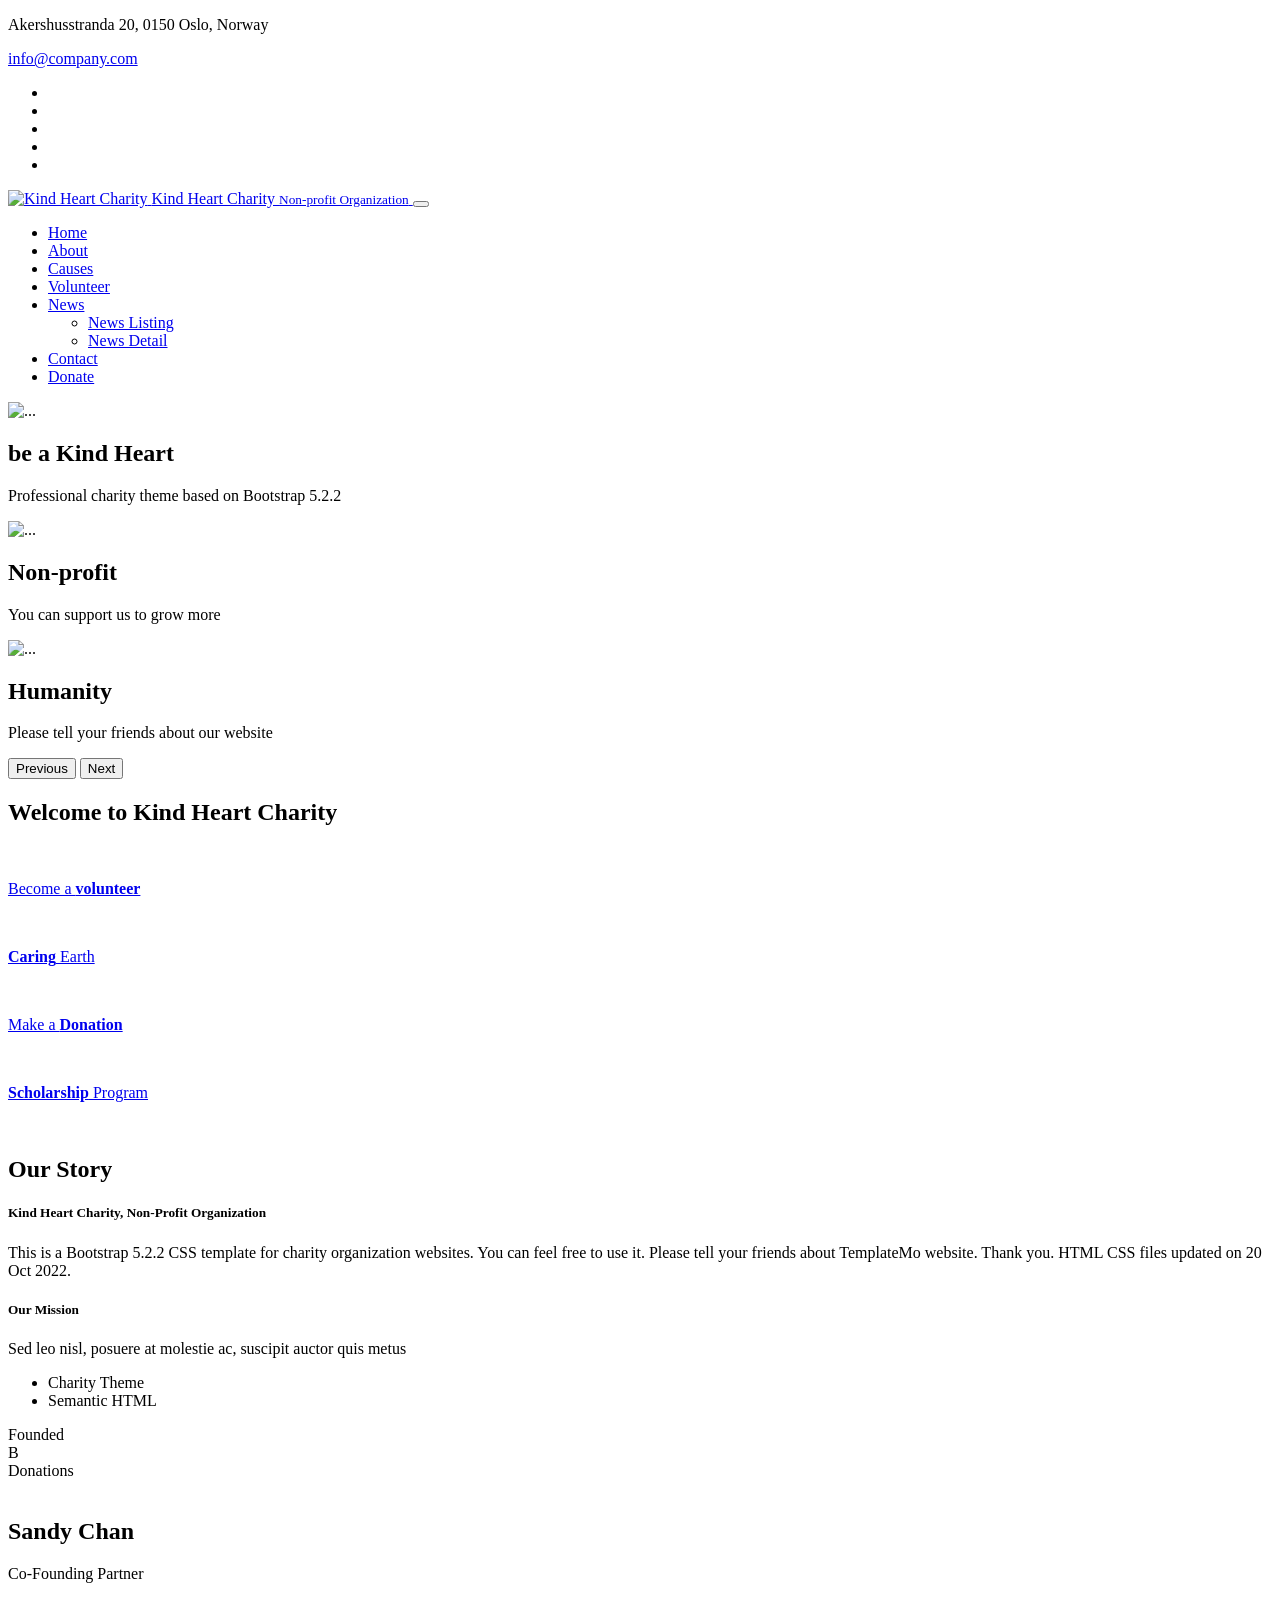
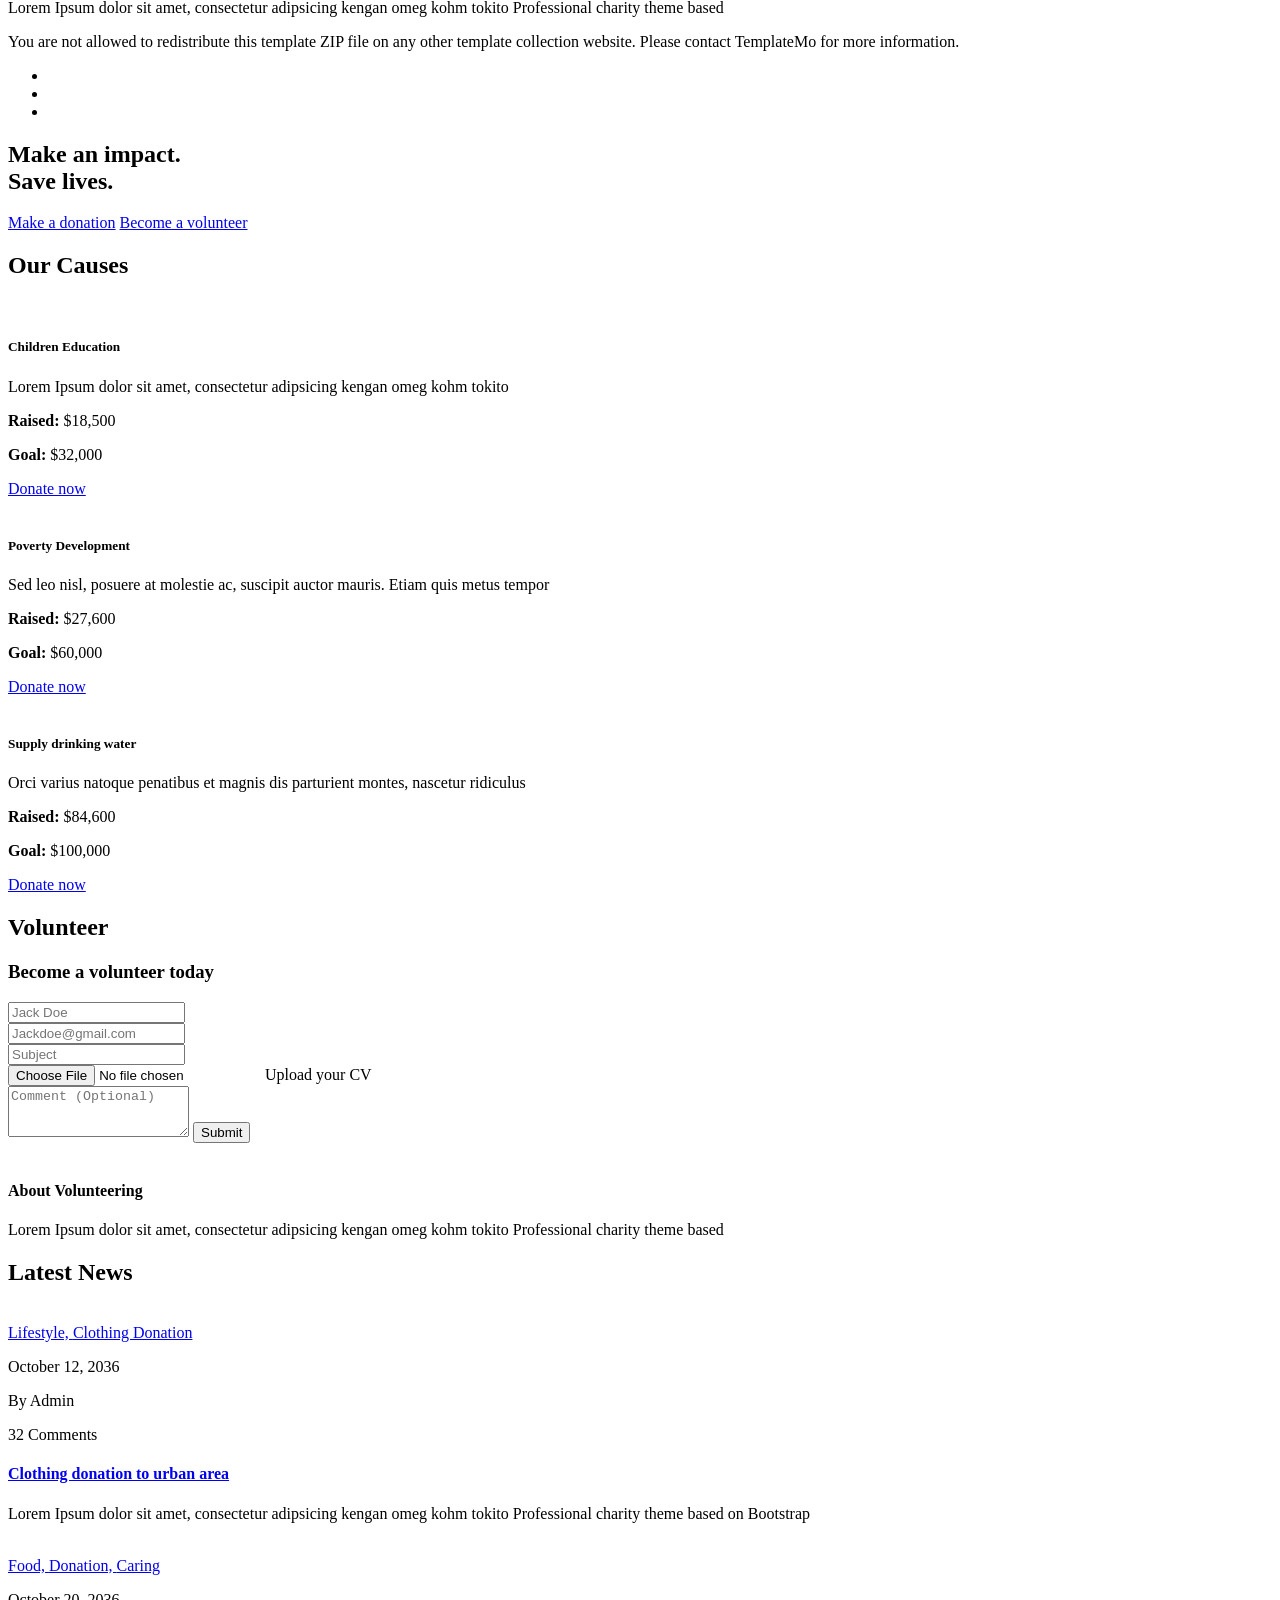
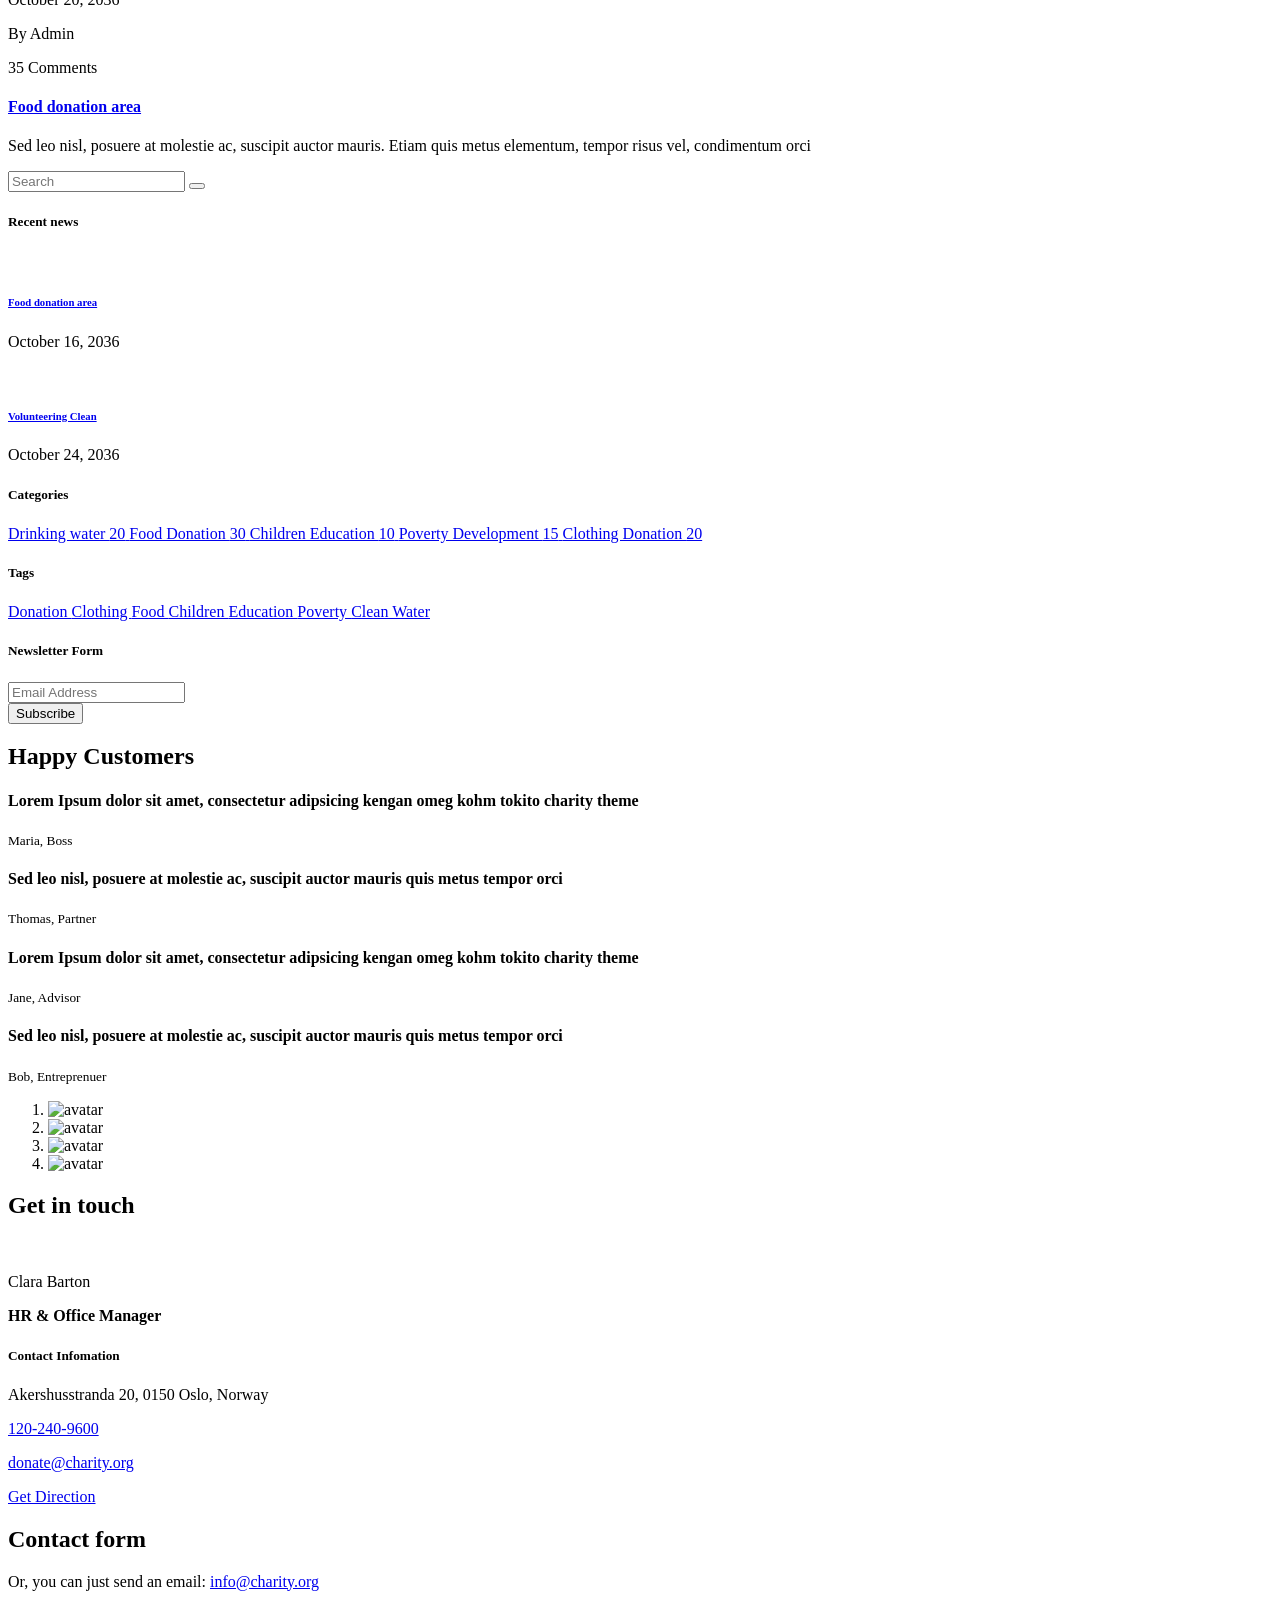
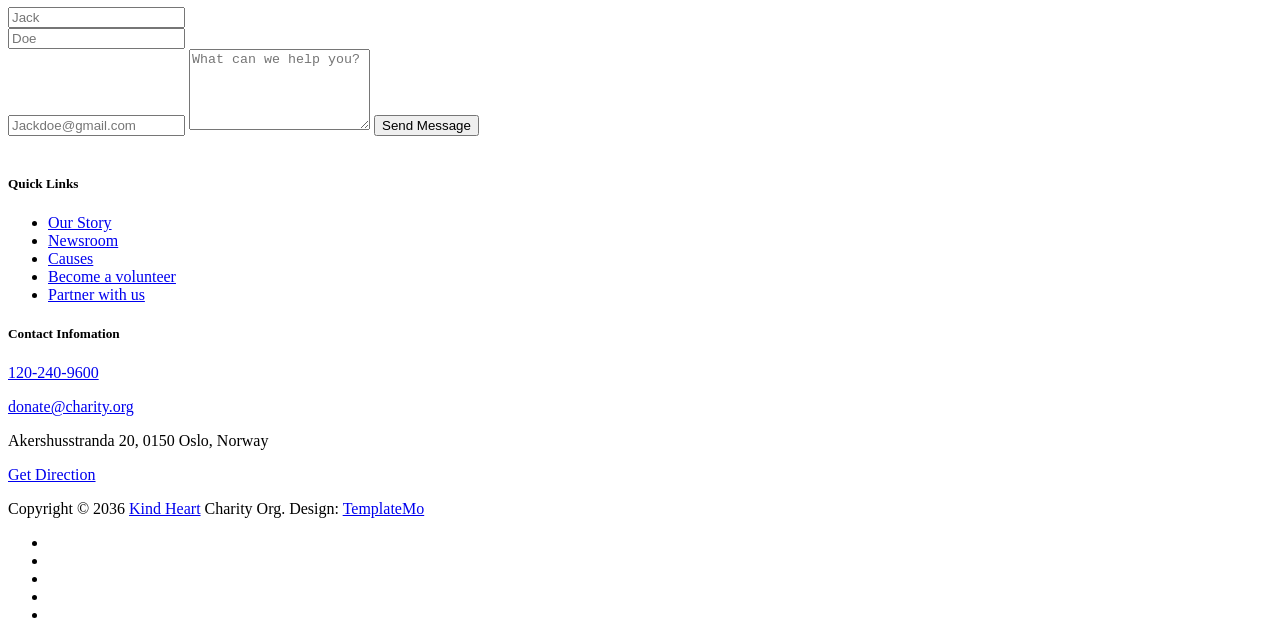
==== index.html @ 04ed8373 "Create index.html" ====
<!doctype html>
<html lang="en">
    <head>
        <meta charset="utf-8">
        <meta name="viewport" content="width=device-width, initial-scale=1">

        <meta name="description" content="">
        <meta name="author" content="">

        <title>Kind Heart Charity - Free Bootstrap 5.2.2 CSS Template</title>

        <!-- CSS FILES -->        
        <link href="css/bootstrap.min.css" rel="stylesheet">

        <link href="css/bootstrap-icons.css" rel="stylesheet">

        <link href="css/templatemo-kind-heart-charity.css" rel="stylesheet">
<!--

TemplateMo 581 Kind Heart Charity

https://templatemo.com/tm-581-kind-heart-charity

-->

    </head>
    
    <body id="section_1">

        <header class="site-header">
            <div class="container">
                <div class="row">
                    
                    <div class="col-lg-8 col-12 d-flex flex-wrap">
                        <p class="d-flex me-4 mb-0">
                            <i class="bi-geo-alt me-2"></i>
                            Akershusstranda 20, 0150 Oslo, Norway
                        </p>

                        <p class="d-flex mb-0">
                            <i class="bi-envelope me-2"></i>

                            <a href="mailto:info@company.com">
                                info@company.com
                            </a>
                        </p>
                    </div>

                    <div class="col-lg-3 col-12 ms-auto d-lg-block d-none">
                        <ul class="social-icon">
                            <li class="social-icon-item">
                                <a href="#" class="social-icon-link bi-twitter"></a>
                            </li>

                            <li class="social-icon-item">
                                <a href="#" class="social-icon-link bi-facebook"></a>
                            </li>

                            <li class="social-icon-item">
                                <a href="#" class="social-icon-link bi-instagram"></a>
                            </li>

                            <li class="social-icon-item">
                                <a href="#" class="social-icon-link bi-youtube"></a>
                            </li>

                            <li class="social-icon-item">
                                <a href="#" class="social-icon-link bi-whatsapp"></a>
                            </li>
                        </ul>
                    </div>

                </div>
            </div>
        </header>

        <nav class="navbar navbar-expand-lg bg-light shadow-lg">
            <div class="container">
                <a class="navbar-brand" href="index.html">
                    <img src="images/logo.png" class="logo img-fluid" alt="Kind Heart Charity">
                    <span>
                        Kind Heart Charity
                        <small>Non-profit Organization</small>
                    </span>
                </a>

                <button class="navbar-toggler" type="button" data-bs-toggle="collapse" data-bs-target="#navbarNav" aria-controls="navbarNav" aria-expanded="false" aria-label="Toggle navigation">
                    <span class="navbar-toggler-icon"></span>
                </button>

                <div class="collapse navbar-collapse" id="navbarNav">
                    <ul class="navbar-nav ms-auto">
                        <li class="nav-item">
                            <a class="nav-link click-scroll" href="#top">Home</a>
                        </li>

                        <li class="nav-item">
                            <a class="nav-link click-scroll" href="#section_2">About</a>
                        </li>

                        <li class="nav-item">
                            <a class="nav-link click-scroll" href="#section_3">Causes</a>
                        </li>

                        <li class="nav-item">
                            <a class="nav-link click-scroll" href="#section_4">Volunteer</a>
                        </li>

                        <li class="nav-item dropdown">
                            <a class="nav-link click-scroll dropdown-toggle" href="#section_5" id="navbarLightDropdownMenuLink" role="button" data-bs-toggle="dropdown" aria-expanded="false">News</a>

                            <ul class="dropdown-menu dropdown-menu-light" aria-labelledby="navbarLightDropdownMenuLink">
                                <li><a class="dropdown-item" href="news.html">News Listing</a></li>

                                <li><a class="dropdown-item" href="news-detail.html">News Detail</a></li>
                            </ul>
                        </li>

                        <li class="nav-item">
                            <a class="nav-link click-scroll" href="#section_6">Contact</a>
                        </li>

                        <li class="nav-item ms-3">
                            <a class="nav-link custom-btn custom-border-btn btn" href="donate.html">Donate</a>
                        </li>
                    </ul>
                </div>
            </div>
        </nav>

        <main>

            <section class="hero-section hero-section-full-height">
                <div class="container-fluid">
                    <div class="row">

                        <div class="col-lg-12 col-12 p-0">
                            <div id="hero-slide" class="carousel carousel-fade slide" data-bs-ride="carousel">
                                <div class="carousel-inner">
                                    <div class="carousel-item active">
                                        <img src="images/slide/volunteer-helping-with-donation-box.jpg" class="carousel-image img-fluid" alt="...">
                                        
                                        <div class="carousel-caption d-flex flex-column justify-content-end">
                                            <h1>be a Kind Heart</h1>
                                            
                                            <p>Professional charity theme based on Bootstrap 5.2.2</p>
                                        </div>
                                    </div>

                                    <div class="carousel-item">
                                        <img src="images/slide/volunteer-selecting-organizing-clothes-donations-charity.jpg" class="carousel-image img-fluid" alt="...">
                                        
                                        <div class="carousel-caption d-flex flex-column justify-content-end">
                                            <h1>Non-profit</h1>
                                            
                                            <p>You can support us to grow more</p>
                                        </div>
                                    </div>

                                    <div class="carousel-item">
                                        <img src="images/slide/medium-shot-people-collecting-donations.jpg" class="carousel-image img-fluid" alt="...">
                                        
                                        <div class="carousel-caption d-flex flex-column justify-content-end">
                                            <h1>Humanity</h1>
                                            
                                            <p>Please tell your friends about our website</p>
                                        </div>
                                    </div>
                                </div>

                                <button class="carousel-control-prev" type="button" data-bs-target="#hero-slide" data-bs-slide="prev">
                                    <span class="carousel-control-prev-icon" aria-hidden="true"></span>
                                    <span class="visually-hidden">Previous</span>
                                </button>

                                <button class="carousel-control-next" type="button" data-bs-target="#hero-slide" data-bs-slide="next">
                                    <span class="carousel-control-next-icon" aria-hidden="true"></span>
                                    <span class="visually-hidden">Next</span>
                                </button>
                            </div>
                        </div>

                    </div>
                </div>
            </section>


            <section class="section-padding">
                <div class="container">
                    <div class="row">

                        <div class="col-lg-10 col-12 text-center mx-auto">
                            <h2 class="mb-5">Welcome to Kind Heart Charity</h2>
                        </div>

                        <div class="col-lg-3 col-md-6 col-12 mb-4 mb-lg-0">
                            <div class="featured-block d-flex justify-content-center align-items-center">
                                <a href="donate.html" class="d-block">
                                    <img src="images/icons/hands.png" class="featured-block-image img-fluid" alt="">

                                    <p class="featured-block-text">Become a <strong>volunteer</strong></p>
                                </a>
                            </div>
                        </div>

                        <div class="col-lg-3 col-md-6 col-12 mb-4 mb-lg-0 mb-md-4">
                            <div class="featured-block d-flex justify-content-center align-items-center">
                                <a href="donate.html" class="d-block">
                                    <img src="images/icons/heart.png" class="featured-block-image img-fluid" alt="">

                                    <p class="featured-block-text"><strong>Caring</strong> Earth</p>
                                </a>
                            </div>
                        </div>

                        <div class="col-lg-3 col-md-6 col-12 mb-4 mb-lg-0 mb-md-4">
                            <div class="featured-block d-flex justify-content-center align-items-center">
                                <a href="donate.html" class="d-block">
                                    <img src="images/icons/receive.png" class="featured-block-image img-fluid" alt="">

                                    <p class="featured-block-text">Make a <strong>Donation</strong></p>
                                </a>
                            </div>
                        </div>

                        <div class="col-lg-3 col-md-6 col-12 mb-4 mb-lg-0">
                            <div class="featured-block d-flex justify-content-center align-items-center">
                                <a href="donate.html" class="d-block">
                                    <img src="images/icons/scholarship.png" class="featured-block-image img-fluid" alt="">

                                    <p class="featured-block-text"><strong>Scholarship</strong> Program</p>
                                </a>
                            </div>
                        </div>

                    </div>
                </div>
            </section>

            <section class="section-padding section-bg" id="section_2">
                <div class="container">
                    <div class="row">

                        <div class="col-lg-6 col-12 mb-5 mb-lg-0">
                            <img src="images/group-people-volunteering-foodbank-poor-people.jpg" class="custom-text-box-image img-fluid" alt="">
                        </div>

                        <div class="col-lg-6 col-12">
                            <div class="custom-text-box">
                                <h2 class="mb-2">Our Story</h2>

                                <h5 class="mb-3">Kind Heart Charity, Non-Profit Organization</h5>

                                <p class="mb-0">This is a Bootstrap 5.2.2 CSS template for charity organization websites. You can feel free to use it. Please tell your friends about TemplateMo website. Thank you. HTML CSS files updated on 20 Oct 2022.</p>
                            </div>
                            
                            <div class="row">
                                <div class="col-lg-6 col-md-6 col-12">
                                    <div class="custom-text-box mb-lg-0">
                                        <h5 class="mb-3">Our Mission</h5>

                                        <p>Sed leo nisl, posuere at molestie ac, suscipit auctor quis metus</p>

                                        <ul class="custom-list mt-2">
                                            <li class="custom-list-item d-flex">
                                                <i class="bi-check custom-text-box-icon me-2"></i>
                                                Charity Theme
                                            </li>

                                            <li class="custom-list-item d-flex">
                                                <i class="bi-check custom-text-box-icon me-2"></i>
                                                Semantic HTML
                                            </li>
                                        </ul>
                                    </div>
                                </div>

                                <div class="col-lg-6 col-md-6 col-12">
                                    <div class="custom-text-box d-flex flex-wrap d-lg-block mb-lg-0">
                                        <div class="counter-thumb"> 
                                            <div class="d-flex">
                                                <span class="counter-number" data-from="1" data-to="2009" data-speed="1000"></span>
                                                <span class="counter-number-text"></span>
                                            </div>

                                            <span class="counter-text">Founded</span>
                                        </div> 

                                        <div class="counter-thumb mt-4"> 
                                            <div class="d-flex">
                                                <span class="counter-number" data-from="1" data-to="120" data-speed="1000"></span>
                                                <span class="counter-number-text">B</span>
                                            </div>

                                            <span class="counter-text">Donations</span>
                                        </div> 
                                    </div>
                                </div>
                            </div>
                        </div>

                    </div>
                </div>
            </section>


            <section class="about-section section-padding">
                <div class="container">
                    <div class="row">

                        <div class="col-lg-6 col-md-5 col-12">
                            <img src="images/portrait-volunteer-who-organized-donations-charity.jpg" class="about-image ms-lg-auto bg-light shadow-lg img-fluid" alt="">
                        </div>

                        <div class="col-lg-5 col-md-7 col-12">
                            <div class="custom-text-block">
                                <h2 class="mb-0">Sandy Chan</h2>

                                <p class="text-muted mb-lg-4 mb-md-4">Co-Founding Partner</p>

                                <p>Lorem Ipsum dolor sit amet, consectetur adipsicing kengan omeg kohm tokito Professional charity theme based</p>

                                <p>You are not allowed to redistribute this template ZIP file on any other template collection website. Please contact TemplateMo for more information.</p>

                                <ul class="social-icon mt-4">
                                    <li class="social-icon-item">
                                        <a href="#" class="social-icon-link bi-twitter"></a>
                                    </li>

                                    <li class="social-icon-item">
                                        <a href="#" class="social-icon-link bi-facebook"></a>
                                    </li>

                                    <li class="social-icon-item">
                                        <a href="#" class="social-icon-link bi-instagram"></a>
                                    </li>
                                </ul>
                            </div>
                        </div>

                    </div>
                </div>
            </section>

            <section class="cta-section section-padding section-bg">
                <div class="container">
                    <div class="row justify-content-center align-items-center">

                        <div class="col-lg-5 col-12 ms-auto">
                            <h2 class="mb-0">Make an impact. <br> Save lives.</h2>
                        </div>

                        <div class="col-lg-5 col-12">
                            <a href="#" class="me-4">Make a donation</a>

                            <a href="#section_4" class="custom-btn btn smoothscroll">Become a volunteer</a>
                        </div>

                    </div>
                </div>
            </section>


            <section class="section-padding" id="section_3">
                <div class="container">
                    <div class="row">

                        <div class="col-lg-12 col-12 text-center mb-4">
                            <h2>Our Causes</h2>
                        </div>

                        <div class="col-lg-4 col-md-6 col-12 mb-4 mb-lg-0">
                            <div class="custom-block-wrap">
                                <img src="images/causes/group-african-kids-paying-attention-class.jpg" class="custom-block-image img-fluid" alt="">

                                <div class="custom-block">
                                    <div class="custom-block-body">
                                        <h5 class="mb-3">Children Education</h5>

                                        <p>Lorem Ipsum dolor sit amet, consectetur adipsicing kengan omeg kohm tokito</p>

                                        <div class="progress mt-4">
                                            <div class="progress-bar w-75" role="progressbar" aria-valuenow="75" aria-valuemin="0" aria-valuemax="100"></div>
                                        </div>

                                        <div class="d-flex align-items-center my-2">
                                            <p class="mb-0">
                                                <strong>Raised:</strong>
                                                $18,500
                                            </p>

                                            <p class="ms-auto mb-0">
                                                <strong>Goal:</strong>
                                                $32,000
                                            </p>
                                        </div>
                                    </div>

                                    <a href="donate.html" class="custom-btn btn">Donate now</a>
                                </div>
                            </div>
                        </div>

                        <div class="col-lg-4 col-md-6 col-12 mb-4 mb-lg-0">
                            <div class="custom-block-wrap">
                                <img src="images/causes/poor-child-landfill-looks-forward-with-hope.jpg" class="custom-block-image img-fluid" alt="">

                                <div class="custom-block">
                                    <div class="custom-block-body">
                                        <h5 class="mb-3">Poverty Development</h5>

                                        <p>Sed leo nisl, posuere at molestie ac, suscipit auctor mauris. Etiam quis metus tempor</p>

                                        <div class="progress mt-4">
                                            <div class="progress-bar w-50" role="progressbar" aria-valuenow="50" aria-valuemin="0" aria-valuemax="100"></div>
                                        </div>

                                        <div class="d-flex align-items-center my-2">
                                            <p class="mb-0">
                                                <strong>Raised:</strong>
                                                $27,600
                                            </p>

                                            <p class="ms-auto mb-0">
                                                <strong>Goal:</strong>
                                                $60,000
                                            </p>
                                        </div>
                                    </div>

                                    <a href="donate.html" class="custom-btn btn">Donate now</a>
                                </div>
                            </div>
                        </div>

                        <div class="col-lg-4 col-md-6 col-12">
                            <div class="custom-block-wrap">
                                <img src="images/causes/african-woman-pouring-water-recipient-outdoors.jpg" class="custom-block-image img-fluid" alt="">

                                <div class="custom-block">
                                    <div class="custom-block-body">
                                        <h5 class="mb-3">Supply drinking water</h5>

                                        <p>Orci varius natoque penatibus et magnis dis parturient montes, nascetur ridiculus</p>

                                        <div class="progress mt-4">
                                            <div class="progress-bar w-100" role="progressbar" aria-valuenow="100" aria-valuemin="0" aria-valuemax="100"></div>
                                        </div>

                                        <div class="d-flex align-items-center my-2">
                                            <p class="mb-0">
                                                <strong>Raised:</strong>
                                                $84,600
                                            </p>

                                            <p class="ms-auto mb-0">
                                                <strong>Goal:</strong>
                                                $100,000
                                            </p>
                                        </div>
                                    </div>

                                    <a href="donate.html" class="custom-btn btn">Donate now</a>
                                </div>
                            </div>
                        </div>

                    </div>
                </div>
            </section>

            <section class="volunteer-section section-padding" id="section_4">
                <div class="container">
                    <div class="row">

                        <div class="col-lg-6 col-12">
                            <h2 class="text-white mb-4">Volunteer</h2>

                            <form class="custom-form volunteer-form mb-5 mb-lg-0" action="#" method="post" role="form">
                                <h3 class="mb-4">Become a volunteer today</h3>

                                <div class="row">
                                    <div class="col-lg-6 col-12">
                                        <input type="text" name="volunteer-name" id="volunteer-name" class="form-control" placeholder="Jack Doe" required>
                                    </div>

                                    <div class="col-lg-6 col-12">    
                                        <input type="email" name="volunteer-email" id="volunteer-email" pattern="[^ @]*@[^ @]*" class="form-control" placeholder="Jackdoe@gmail.com" required>
                                    </div>

                                    <div class="col-lg-6 col-12">
                                        <input type="text" name="volunteer-subject" id="volunteer-subject" class="form-control" placeholder="Subject" required>
                                    </div>

                                    <div class="col-lg-6 col-12">
                                        <div class="input-group input-group-file">
                                            <input type="file" class="form-control" id="inputGroupFile02">
                                            
                                            <label class="input-group-text" for="inputGroupFile02">Upload your CV</label>

                                            <i class="bi-cloud-arrow-up ms-auto"></i>
                                        </div>
                                    </div>
                                </div>

                                <textarea name="volunteer-message" rows="3" class="form-control" id="volunteer-message" placeholder="Comment (Optional)"></textarea>

                                <button type="submit" class="form-control">Submit</button>
                            </form>
                        </div>

                        <div class="col-lg-6 col-12">
                            <img src="images/smiling-casual-woman-dressed-volunteer-t-shirt-with-badge.jpg" class="volunteer-image img-fluid" alt="">

                            <div class="custom-block-body text-center">
                                <h4 class="text-white mt-lg-3 mb-lg-3">About Volunteering</h4>

                                <p class="text-white">Lorem Ipsum dolor sit amet, consectetur adipsicing kengan omeg kohm tokito Professional charity theme based</p>
                            </div>
                        </div>

                    </div>
                </div>
            </section>

            <section class="news-section section-padding" id="section_5">
                <div class="container">
                    <div class="row">

                        <div class="col-lg-12 col-12 mb-5">
                            <h2>Latest News</h2>
                        </div>

                        <div class="col-lg-7 col-12">
                            <div class="news-block">
                                <div class="news-block-top">
                                    <a href="news-detail.html">
                                        <img src="images/news/medium-shot-volunteers-with-clothing-donations.jpg" class="news-image img-fluid" alt="">
                                    </a>

                                    <div class="news-category-block">
                                        <a href="#" class="category-block-link">
                                            Lifestyle,
                                        </a>

                                        <a href="#" class="category-block-link">
                                            Clothing Donation
                                        </a>
                                    </div>
                                </div>

                                <div class="news-block-info">
                                    <div class="d-flex mt-2">
                                        <div class="news-block-date">
                                            <p>
                                                <i class="bi-calendar4 custom-icon me-1"></i>
                                                October 12, 2036
                                            </p>
                                        </div>

                                        <div class="news-block-author mx-5">
                                            <p>
                                                <i class="bi-person custom-icon me-1"></i>
                                                By Admin
                                            </p>
                                        </div>

                                        <div class="news-block-comment">
                                            <p>
                                                <i class="bi-chat-left custom-icon me-1"></i>
                                                32 Comments
                                            </p>
                                        </div>
                                    </div>

                                    <div class="news-block-title mb-2">
                                        <h4><a href="news-detail.html" class="news-block-title-link">Clothing donation to urban area</a></h4>
                                    </div>

                                    <div class="news-block-body">
                                        <p>Lorem Ipsum dolor sit amet, consectetur adipsicing kengan omeg kohm tokito Professional charity theme based on Bootstrap</p>
                                    </div>
                                </div>
                            </div>

                            <div class="news-block mt-3">
                                <div class="news-block-top">
                                    <a href="news-detail.html">
                                        <img src="images/news/medium-shot-people-collecting-foodstuff.jpg" class="news-image img-fluid" alt="">
                                    </a>

                                    <div class="news-category-block">
                                        <a href="#" class="category-block-link">
                                            Food,
                                        </a>

                                        <a href="#" class="category-block-link">
                                            Donation,
                                        </a>

                                        <a href="#" class="category-block-link">
                                            Caring
                                        </a>
                                    </div>
                                </div>

                                <div class="news-block-info">
                                    <div class="d-flex mt-2">
                                        <div class="news-block-date">
                                            <p>
                                                <i class="bi-calendar4 custom-icon me-1"></i>
                                                October 20, 2036
                                            </p>
                                        </div>

                                        <div class="news-block-author mx-5">
                                            <p>
                                                <i class="bi-person custom-icon me-1"></i>
                                                By Admin
                                            </p>
                                        </div>

                                        <div class="news-block-comment">
                                            <p>
                                                <i class="bi-chat-left custom-icon me-1"></i>
                                                35 Comments
                                            </p>
                                        </div>
                                    </div>

                                    <div class="news-block-title mb-2">
                                        <h4><a href="news-detail.html" class="news-block-title-link">Food donation area</a></h4>
                                    </div>

                                    <div class="news-block-body">
                                        <p>Sed leo nisl, posuere at molestie ac, suscipit auctor mauris. Etiam quis metus elementum, tempor risus vel, condimentum orci</p>
                                    </div>
                                </div>
                            </div>
                        </div>

                        <div class="col-lg-4 col-12 mx-auto">
                            <form class="custom-form search-form" action="#" method="get" role="form">
                                <input name="search" type="search" class="form-control" id="search" placeholder="Search" aria-label="Search">

                                <button type="submit" class="form-control">
                                    <i class="bi-search"></i>
                                </button>
                            </form>

                            <h5 class="mt-5 mb-3">Recent news</h5>

                            <div class="news-block news-block-two-col d-flex mt-4">
                                <div class="news-block-two-col-image-wrap">
                                    <a href="news-detail.html">
                                        <img src="images/news/africa-humanitarian-aid-doctor.jpg" class="news-image img-fluid" alt="">
                                    </a>
                                </div>

                                <div class="news-block-two-col-info">
                                    <div class="news-block-title mb-2">
                                        <h6><a href="news-detail.html" class="news-block-title-link">Food donation area</a></h6>
                                    </div>

                                    <div class="news-block-date">
                                        <p>
                                            <i class="bi-calendar4 custom-icon me-1"></i>
                                            October 16, 2036
                                        </p>
                                    </div>
                                </div>
                            </div>

                            <div class="news-block news-block-two-col d-flex mt-4">
                                <div class="news-block-two-col-image-wrap">
                                    <a href="news-detail.html">
                                        <img src="images/news/close-up-happy-people-working-together.jpg" class="news-image img-fluid" alt="">
                                    </a>
                                </div>

                                <div class="news-block-two-col-info">
                                    <div class="news-block-title mb-2">
                                        <h6><a href="news-detail.html" class="news-block-title-link">Volunteering Clean</a></h6>
                                    </div>

                                    <div class="news-block-date">
                                        <p>
                                            <i class="bi-calendar4 custom-icon me-1"></i>
                                            October 24, 2036
                                        </p>
                                    </div>
                                </div>
                            </div>

                            <div class="category-block d-flex flex-column">
                                <h5 class="mb-3">Categories</h5>

                                <a href="#" class="category-block-link">
                                    Drinking water
                                    <span class="badge">20</span>
                                </a>

                                <a href="#" class="category-block-link">
                                    Food Donation
                                    <span class="badge">30</span>
                                </a>

                                <a href="#" class="category-block-link">
                                    Children Education
                                    <span class="badge">10</span>
                                </a>

                                <a href="#" class="category-block-link">
                                    Poverty Development
                                    <span class="badge">15</span>
                                </a>

                                <a href="#" class="category-block-link">
                                    Clothing Donation
                                    <span class="badge">20</span>
                                </a>
                            </div>

                            <div class="tags-block">
                                <h5 class="mb-3">Tags</h5>

                                <a href="#" class="tags-block-link">
                                    Donation
                                </a>

                                <a href="#" class="tags-block-link">
                                    Clothing
                                </a>

                                <a href="#" class="tags-block-link">
                                    Food
                                </a>

                                <a href="#" class="tags-block-link">
                                    Children
                                </a>

                                <a href="#" class="tags-block-link">
                                    Education
                                </a>

                                <a href="#" class="tags-block-link">
                                    Poverty
                                </a>

                                <a href="#" class="tags-block-link">
                                    Clean Water
                                </a>
                            </div>

                            <form class="custom-form subscribe-form" action="#" method="get" role="form">
                                <h5 class="mb-4">Newsletter Form</h5>

                                <input type="email" name="subscribe-email" id="subscribe-email" pattern="[^ @]*@[^ @]*" class="form-control" placeholder="Email Address" required>

                                <div class="col-lg-12 col-12">
                                    <button type="submit" class="form-control">Subscribe</button>
                                </div>
                            </form>
                        </div>

                    </div>
                </div>
            </section>


            <section class="testimonial-section section-padding section-bg">
                <div class="container">
                    <div class="row">

                        <div class="col-lg-8 col-12 mx-auto">
                            <h2 class="mb-lg-3">Happy Customers</h2>
                            
                                <div id="testimonial-carousel" class="carousel carousel-fade slide" data-bs-ride="carousel">

                                    <div class="carousel-inner">
                                        <div class="carousel-item active">
                                           <div class="carousel-caption">
                                                <h4 class="carousel-title">Lorem Ipsum dolor sit amet, consectetur adipsicing kengan omeg kohm tokito charity theme</h4>

                                                <small class="carousel-name"><span class="carousel-name-title">Maria</span>, Boss</small>
                                           </div>
                                        </div>

                                        <div class="carousel-item">
                                            <div class="carousel-caption">
                                                <h4 class="carousel-title">Sed leo nisl, posuere at molestie ac, suscipit auctor mauris quis metus tempor orci</h4>

                                                <small class="carousel-name"><span class="carousel-name-title">Thomas</span>, Partner</small>
                                            </div>
                                        </div>

                                        <div class="carousel-item">
                                            <div class="carousel-caption">
                                                <h4 class="carousel-title">Lorem Ipsum dolor sit amet, consectetur adipsicing kengan omeg kohm tokito charity theme</h4>

                                                <small class="carousel-name"><span class="carousel-name-title">Jane</span>, Advisor</small>
                                            </div>
                                        </div>

                                        <div class="carousel-item">
                                            <div class="carousel-caption">
                                                <h4 class="carousel-title">Sed leo nisl, posuere at molestie ac, suscipit auctor mauris quis metus tempor orci</h4>

                                                <small class="carousel-name"><span class="carousel-name-title">Bob</span>, Entreprenuer</small>
                                           </div>
                                        </div>

                                          <ol class="carousel-indicators">
                                               <li data-bs-target="#testimonial-carousel" data-bs-slide-to="0" class="active">
                                                    <img src="images/avatar/portrait-beautiful-young-woman-standing-grey-wall.jpg" class="img-fluid rounded-circle avatar-image" alt="avatar">
                                               </li>

                                               <li data-bs-target="#testimonial-carousel" data-bs-slide-to="1" class="">
                                                    <img src="images/avatar/portrait-young-redhead-bearded-male.jpg" class="img-fluid rounded-circle avatar-image" alt="avatar">
                                               </li>

                                               <li data-bs-target="#testimonial-carousel" data-bs-slide-to="2" class="">
                                                    <img src="images/avatar/pretty-blonde-woman-wearing-white-t-shirt.jpg" class="img-fluid rounded-circle avatar-image" alt="avatar">
                                               </li>

                                               <li data-bs-target="#testimonial-carousel" data-bs-slide-to="3" class="">
                                                    <img src="images/avatar/studio-portrait-emotional-happy-funny.jpg" class="img-fluid rounded-circle avatar-image" alt="avatar">
                                               </li>
                                          </ol>

                                 </div>
                            </div>
                        </div>

                    </div>
                </div>
            </section>


            <section class="contact-section section-padding" id="section_6">
                <div class="container">
                    <div class="row">

                        <div class="col-lg-4 col-12 ms-auto mb-5 mb-lg-0">
                            <div class="contact-info-wrap">
                                <h2>Get in touch</h2>

                                <div class="contact-image-wrap d-flex flex-wrap">
                                    <img src="images/avatar/pretty-blonde-woman-wearing-white-t-shirt.jpg" class="img-fluid avatar-image" alt="">

                                    <div class="d-flex flex-column justify-content-center ms-3">
                                        <p class="mb-0">Clara Barton</p>
                                        <p class="mb-0"><strong>HR & Office Manager</strong></p>
                                    </div>
                                </div>

                                <div class="contact-info">
                                    <h5 class="mb-3">Contact Infomation</h5>

                                    <p class="d-flex mb-2">
                                        <i class="bi-geo-alt me-2"></i>
                                        Akershusstranda 20, 0150 Oslo, Norway
                                    </p>

                                    <p class="d-flex mb-2">
                                        <i class="bi-telephone me-2"></i>

                                        <a href="tel: 120-240-9600">
                                            120-240-9600
                                        </a>
                                    </p>

                                    <p class="d-flex">
                                        <i class="bi-envelope me-2"></i>

                                        <a href="mailto:info@yourgmail.com">
                                            donate@charity.org
                                        </a>
                                    </p>

                                    <a href="#" class="custom-btn btn mt-3">Get Direction</a>
                                </div>
                            </div>
                        </div>

                        <div class="col-lg-5 col-12 mx-auto">
                            <form class="custom-form contact-form" action="#" method="post" role="form">
                                <h2>Contact form</h2>

                                <p class="mb-4">Or, you can just send an email:
                                    <a href="#">info@charity.org</a>
                                </p>
                                <div class="row">
                                    <div class="col-lg-6 col-md-6 col-12">
                                        <input type="text" name="first-name" id="first-name" class="form-control" placeholder="Jack" required>
                                    </div>

                                    <div class="col-lg-6 col-md-6 col-12">
                                        <input type="text" name="last-name" id="last-name" class="form-control" placeholder="Doe" required>
                                    </div>
                                </div>

                                <input type="email" name="email" id="email" pattern="[^ @]*@[^ @]*" class="form-control" placeholder="Jackdoe@gmail.com" required>

                                <textarea name="message" rows="5" class="form-control" id="message" placeholder="What can we help you?"></textarea>

                                <button type="submit" class="form-control">Send Message</button>
                            </form>
                        </div>

                    </div>
                </div>
            </section>
        </main>

        <footer class="site-footer">
            <div class="container">
                <div class="row">
                    <div class="col-lg-3 col-12 mb-4">
                        <img src="images/logo.png" class="logo img-fluid" alt="">
                    </div>

                    <div class="col-lg-4 col-md-6 col-12 mb-4">
                        <h5 class="site-footer-title mb-3">Quick Links</h5>

                        <ul class="footer-menu">
                            <li class="footer-menu-item"><a href="#" class="footer-menu-link">Our Story</a></li>

                            <li class="footer-menu-item"><a href="#" class="footer-menu-link">Newsroom</a></li>

                            <li class="footer-menu-item"><a href="#" class="footer-menu-link">Causes</a></li>

                            <li class="footer-menu-item"><a href="#" class="footer-menu-link">Become a volunteer</a></li>

                            <li class="footer-menu-item"><a href="#" class="footer-menu-link">Partner with us</a></li>
                        </ul>
                    </div>

                    <div class="col-lg-4 col-md-6 col-12 mx-auto">
                        <h5 class="site-footer-title mb-3">Contact Infomation</h5>

                        <p class="text-white d-flex mb-2">
                            <i class="bi-telephone me-2"></i>

                            <a href="tel: 120-240-9600" class="site-footer-link">
                                120-240-9600
                            </a>
                        </p>

                        <p class="text-white d-flex">
                            <i class="bi-envelope me-2"></i>

                            <a href="mailto:info@yourgmail.com" class="site-footer-link">
                                donate@charity.org
                            </a>
                        </p>

                        <p class="text-white d-flex mt-3">
                            <i class="bi-geo-alt me-2"></i>
                            Akershusstranda 20, 0150 Oslo, Norway
                        </p>

                        <a href="#" class="custom-btn btn mt-3">Get Direction</a>
                    </div>
                </div>
            </div>

            <div class="site-footer-bottom">
                <div class="container">
                    <div class="row">

                        <div class="col-lg-6 col-md-7 col-12">
                            <p class="copyright-text mb-0">Copyright © 2036 <a href="#">Kind Heart</a> Charity Org.
                        	Design: <a href="https://templatemo.com" target="_blank">TemplateMo</a></p>
                        </div>
                        
                        <div class="col-lg-6 col-md-5 col-12 d-flex justify-content-center align-items-center mx-auto">
                            <ul class="social-icon">
                                <li class="social-icon-item">
                                    <a href="#" class="social-icon-link bi-twitter"></a>
                                </li>

                                <li class="social-icon-item">
                                    <a href="#" class="social-icon-link bi-facebook"></a>
                                </li>

                                <li class="social-icon-item">
                                    <a href="#" class="social-icon-link bi-instagram"></a>
                                </li>

                                <li class="social-icon-item">
                                    <a href="#" class="social-icon-link bi-linkedin"></a>
                                </li>

                                <li class="social-icon-item">
                                    <a href="https://youtube.com/templatemo" class="social-icon-link bi-youtube"></a>
                                </li>
                            </ul>
                        </div>
                        
                    </div>
                </div>
            </div>
        </footer>

        <!-- JAVASCRIPT FILES -->
        <script src="js/jquery.min.js"></script>
        <script src="js/bootstrap.min.js"></script>
        <script src="js/jquery.sticky.js"></script>
        <script src="js/click-scroll.js"></script>
        <script src="js/counter.js"></script>
        <script src="js/custom.js"></script>

    </body>
</html>
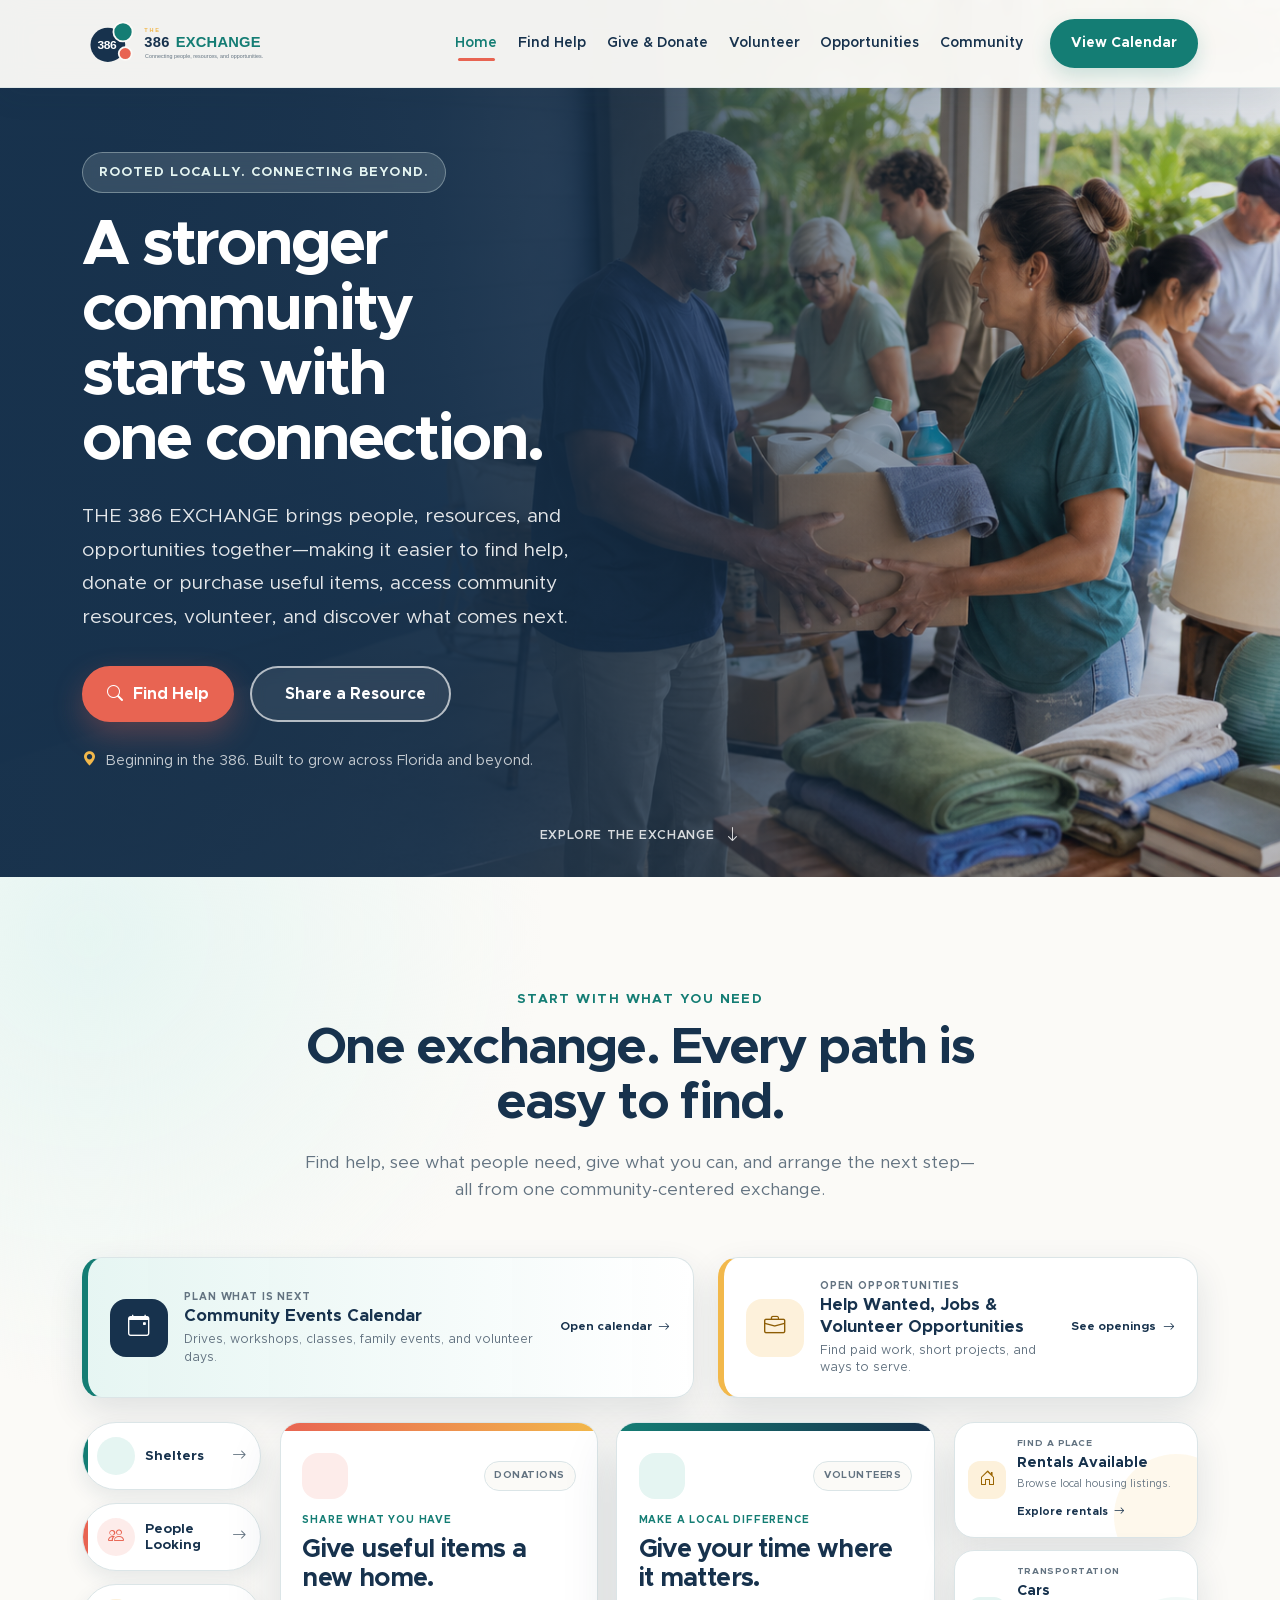
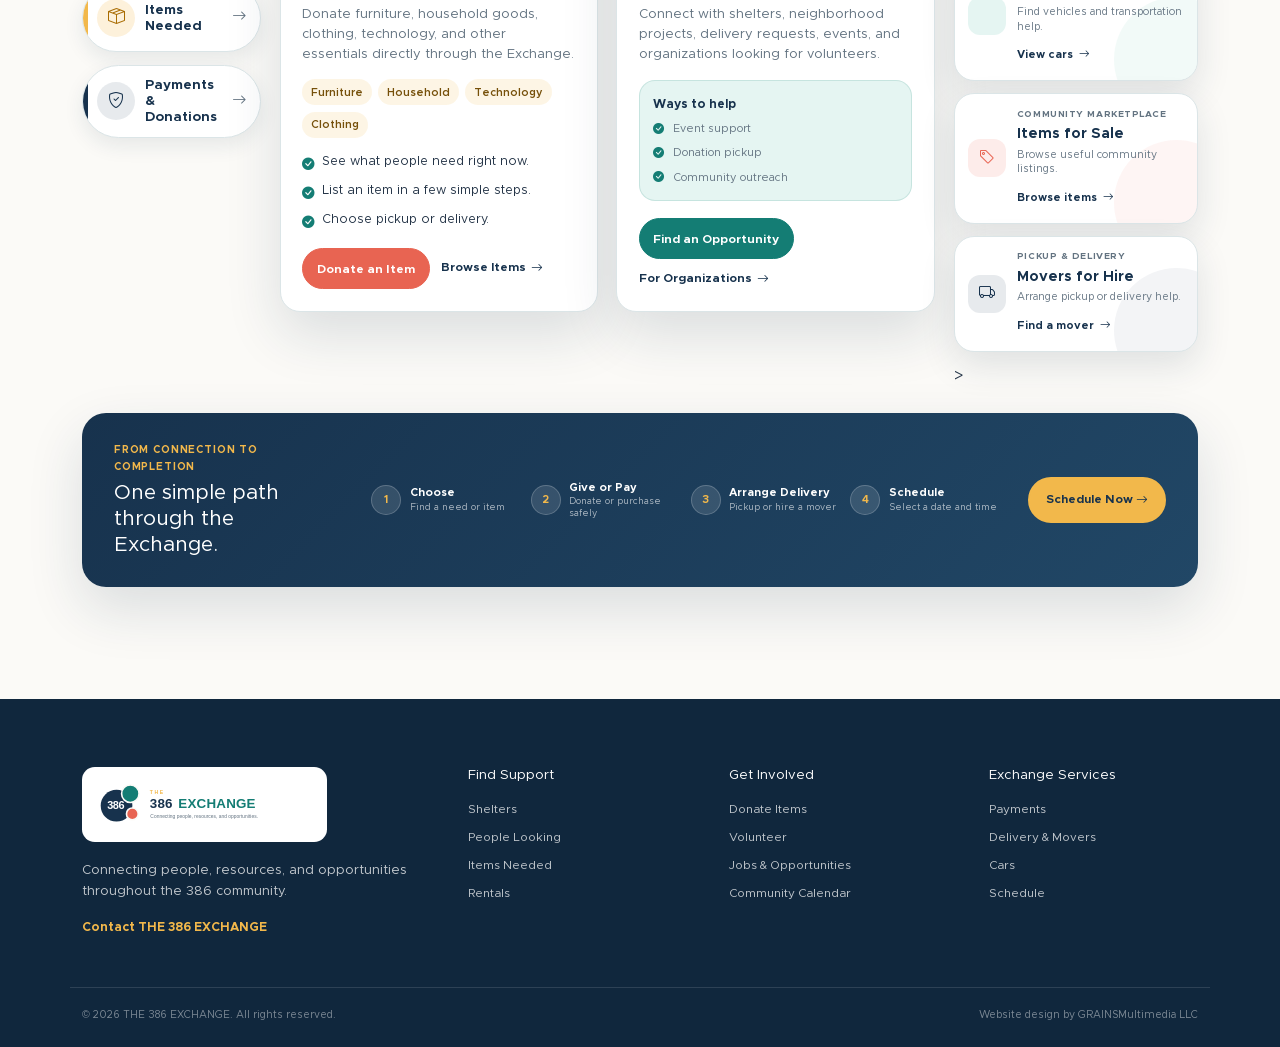
==== commit ec3992e7: "Complete THE 386 EXCHANGE demonstration mockup" ====
--- a/index.html
+++ b/index.html
@@ -1,1016 +1,601 @@
-<!doctype html>
-<html lang="en">
-    <head>
-        <meta charset="utf-8">
-        <meta name="viewport" content="width=device-width, initial-scale=1">
-
-        <meta name="description" content="">
-        <meta name="author" content="">
-
-        <title>Kind Heart Charity - Free Bootstrap 5.2.2 CSS Template</title>
-
-        <!-- CSS FILES -->        
-        <link href="css/bootstrap.min.css" rel="stylesheet">
-
-        <link href="css/bootstrap-icons.css" rel="stylesheet">
-
-        <link href="css/templatemo-kind-heart-charity.css" rel="stylesheet">
-<!--
-
-TemplateMo 581 Kind Heart Charity
-
-https://templatemo.com/tm-581-kind-heart-charity
-
--->
-
-    </head>
-    
-    <body id="section_1">
-
-        <header class="site-header">
-            <div class="container">
-                <div class="row">
-                    
-                    <div class="col-lg-8 col-12 d-flex flex-wrap">
-                        <p class="d-flex me-4 mb-0">
-                            <i class="bi-geo-alt me-2"></i>
-                            Akershusstranda 20, 0150 Oslo, Norway
-                        </p>
-
-                        <p class="d-flex mb-0">
-                            <i class="bi-envelope me-2"></i>
-
-                            <a href="mailto:info@company.com">
-                                info@company.com
-                            </a>
-                        </p>
-                    </div>
-
-                    <div class="col-lg-3 col-12 ms-auto d-lg-block d-none">
-                        <ul class="social-icon">
-                            <li class="social-icon-item">
-                                <a href="#" class="social-icon-link bi-twitter"></a>
-                            </li>
-
-                            <li class="social-icon-item">
-                                <a href="#" class="social-icon-link bi-facebook"></a>
-                            </li>
-
-                            <li class="social-icon-item">
-                                <a href="#" class="social-icon-link bi-instagram"></a>
-                            </li>
-
-                            <li class="social-icon-item">
-                                <a href="#" class="social-icon-link bi-youtube"></a>
-                            </li>
-
-                            <li class="social-icon-item">
-                                <a href="#" class="social-icon-link bi-whatsapp"></a>
-                            </li>
-                        </ul>
-                    </div>
-
-                </div>
-            </div>
-        </header>
-
-        <nav class="navbar navbar-expand-lg bg-light shadow-lg">
-            <div class="container">
-                <a class="navbar-brand" href="index.html">
-                    <img src="images/logo.png" class="logo img-fluid" alt="Kind Heart Charity">
-                    <span>
-                        Kind Heart Charity
-                        <small>Non-profit Organization</small>
-                    </span>
-                </a>
-
-                <button class="navbar-toggler" type="button" data-bs-toggle="collapse" data-bs-target="#navbarNav" aria-controls="navbarNav" aria-expanded="false" aria-label="Toggle navigation">
-                    <span class="navbar-toggler-icon"></span>
-                </button>
-
-                <div class="collapse navbar-collapse" id="navbarNav">
-                    <ul class="navbar-nav ms-auto">
-                        <li class="nav-item">
-                            <a class="nav-link click-scroll" href="#top">Home</a>
-                        </li>
-
-                        <li class="nav-item">
-                            <a class="nav-link click-scroll" href="#section_2">About</a>
-                        </li>
-
-                        <li class="nav-item">
-                            <a class="nav-link click-scroll" href="#section_3">Causes</a>
-                        </li>
-
-                        <li class="nav-item">
-                            <a class="nav-link click-scroll" href="#section_4">Volunteer</a>
-                        </li>
-
-                        <li class="nav-item dropdown">
-                            <a class="nav-link click-scroll dropdown-toggle" href="#section_5" id="navbarLightDropdownMenuLink" role="button" data-bs-toggle="dropdown" aria-expanded="false">News</a>
-
-                            <ul class="dropdown-menu dropdown-menu-light" aria-labelledby="navbarLightDropdownMenuLink">
-                                <li><a class="dropdown-item" href="news.html">News Listing</a></li>
-
-                                <li><a class="dropdown-item" href="news-detail.html">News Detail</a></li>
-                            </ul>
-                        </li>
-
-                        <li class="nav-item">
-                            <a class="nav-link click-scroll" href="#section_6">Contact</a>
-                        </li>
-
-                        <li class="nav-item ms-3">
-                            <a class="nav-link custom-btn custom-border-btn btn" href="donate.html">Donate</a>
-                        </li>
-                    </ul>
-                </div>
-            </div>
-        </nav>
-
-        <main>
-
-            <section class="hero-section hero-section-full-height">
-                <div class="container-fluid">
-                    <div class="row">
-
-                        <div class="col-lg-12 col-12 p-0">
-                            <div id="hero-slide" class="carousel carousel-fade slide" data-bs-ride="carousel">
-                                <div class="carousel-inner">
-                                    <div class="carousel-item active">
-                                        <img src="images/slide/volunteer-helping-with-donation-box.jpg" class="carousel-image img-fluid" alt="...">
-                                        
-                                        <div class="carousel-caption d-flex flex-column justify-content-end">
-                                            <h1>be a Kind Heart</h1>
-                                            
-                                            <p>Professional charity theme based on Bootstrap 5.2.2</p>
-                                        </div>
-                                    </div>
-
-                                    <div class="carousel-item">
-                                        <img src="images/slide/volunteer-selecting-organizing-clothes-donations-charity.jpg" class="carousel-image img-fluid" alt="...">
-                                        
-                                        <div class="carousel-caption d-flex flex-column justify-content-end">
-                                            <h1>Non-profit</h1>
-                                            
-                                            <p>You can support us to grow more</p>
-                                        </div>
-                                    </div>
-
-                                    <div class="carousel-item">
-                                        <img src="images/slide/medium-shot-people-collecting-donations.jpg" class="carousel-image img-fluid" alt="...">
-                                        
-                                        <div class="carousel-caption d-flex flex-column justify-content-end">
-                                            <h1>Humanity</h1>
-                                            
-                                            <p>Please tell your friends about our website</p>
-                                        </div>
-                                    </div>
-                                </div>
-
-                                <button class="carousel-control-prev" type="button" data-bs-target="#hero-slide" data-bs-slide="prev">
-                                    <span class="carousel-control-prev-icon" aria-hidden="true"></span>
-                                    <span class="visually-hidden">Previous</span>
-                                </button>
-
-                                <button class="carousel-control-next" type="button" data-bs-target="#hero-slide" data-bs-slide="next">
-                                    <span class="carousel-control-next-icon" aria-hidden="true"></span>
-                                    <span class="visually-hidden">Next</span>
-                                </button>
-                            </div>
-                        </div>
-
-                    </div>
-                </div>
-            </section>
-
-
-            <section class="section-padding">
-                <div class="container">
-                    <div class="row">
-
-                        <div class="col-lg-10 col-12 text-center mx-auto">
-                            <h2 class="mb-5">Welcome to Kind Heart Charity</h2>
-                        </div>
-
-                        <div class="col-lg-3 col-md-6 col-12 mb-4 mb-lg-0">
-                            <div class="featured-block d-flex justify-content-center align-items-center">
-                                <a href="donate.html" class="d-block">
-                                    <img src="images/icons/hands.png" class="featured-block-image img-fluid" alt="">
-
-                                    <p class="featured-block-text">Become a <strong>volunteer</strong></p>
-                                </a>
-                            </div>
-                        </div>
-
-                        <div class="col-lg-3 col-md-6 col-12 mb-4 mb-lg-0 mb-md-4">
-                            <div class="featured-block d-flex justify-content-center align-items-center">
-                                <a href="donate.html" class="d-block">
-                                    <img src="images/icons/heart.png" class="featured-block-image img-fluid" alt="">
-
-                                    <p class="featured-block-text"><strong>Caring</strong> Earth</p>
-                                </a>
-                            </div>
-                        </div>
-
-                        <div class="col-lg-3 col-md-6 col-12 mb-4 mb-lg-0 mb-md-4">
-                            <div class="featured-block d-flex justify-content-center align-items-center">
-                                <a href="donate.html" class="d-block">
-                                    <img src="images/icons/receive.png" class="featured-block-image img-fluid" alt="">
-
-                                    <p class="featured-block-text">Make a <strong>Donation</strong></p>
-                                </a>
-                            </div>
-                        </div>
-
-                        <div class="col-lg-3 col-md-6 col-12 mb-4 mb-lg-0">
-                            <div class="featured-block d-flex justify-content-center align-items-center">
-                                <a href="donate.html" class="d-block">
-                                    <img src="images/icons/scholarship.png" class="featured-block-image img-fluid" alt="">
-
-                                    <p class="featured-block-text"><strong>Scholarship</strong> Program</p>
-                                </a>
-                            </div>
-                        </div>
-
-                    </div>
-                </div>
-            </section>
-
-            <section class="section-padding section-bg" id="section_2">
-                <div class="container">
-                    <div class="row">
-
-                        <div class="col-lg-6 col-12 mb-5 mb-lg-0">
-                            <img src="images/group-people-volunteering-foodbank-poor-people.jpg" class="custom-text-box-image img-fluid" alt="">
-                        </div>
-
-                        <div class="col-lg-6 col-12">
-                            <div class="custom-text-box">
-                                <h2 class="mb-2">Our Story</h2>
-
-                                <h5 class="mb-3">Kind Heart Charity, Non-Profit Organization</h5>
-
-                                <p class="mb-0">This is a Bootstrap 5.2.2 CSS template for charity organization websites. You can feel free to use it. Please tell your friends about TemplateMo website. Thank you. HTML CSS files updated on 20 Oct 2022.</p>
-                            </div>
-                            
-                            <div class="row">
-                                <div class="col-lg-6 col-md-6 col-12">
-                                    <div class="custom-text-box mb-lg-0">
-                                        <h5 class="mb-3">Our Mission</h5>
-
-                                        <p>Sed leo nisl, posuere at molestie ac, suscipit auctor quis metus</p>
-
-                                        <ul class="custom-list mt-2">
-                                            <li class="custom-list-item d-flex">
-                                                <i class="bi-check custom-text-box-icon me-2"></i>
-                                                Charity Theme
-                                            </li>
-
-                                            <li class="custom-list-item d-flex">
-                                                <i class="bi-check custom-text-box-icon me-2"></i>
-                                                Semantic HTML
-                                            </li>
-                                        </ul>
-                                    </div>
-                                </div>
-
-                                <div class="col-lg-6 col-md-6 col-12">
-                                    <div class="custom-text-box d-flex flex-wrap d-lg-block mb-lg-0">
-                                        <div class="counter-thumb"> 
-                                            <div class="d-flex">
-                                                <span class="counter-number" data-from="1" data-to="2009" data-speed="1000"></span>
-                                                <span class="counter-number-text"></span>
-                                            </div>
-
-                                            <span class="counter-text">Founded</span>
-                                        </div> 
-
-                                        <div class="counter-thumb mt-4"> 
-                                            <div class="d-flex">
-                                                <span class="counter-number" data-from="1" data-to="120" data-speed="1000"></span>
-                                                <span class="counter-number-text">B</span>
-                                            </div>
-
-                                            <span class="counter-text">Donations</span>
-                                        </div> 
-                                    </div>
-                                </div>
-                            </div>
-                        </div>
-
-                    </div>
-                </div>
-            </section>
-
-
-            <section class="about-section section-padding">
-                <div class="container">
-                    <div class="row">
-
-                        <div class="col-lg-6 col-md-5 col-12">
-                            <img src="images/portrait-volunteer-who-organized-donations-charity.jpg" class="about-image ms-lg-auto bg-light shadow-lg img-fluid" alt="">
-                        </div>
-
-                        <div class="col-lg-5 col-md-7 col-12">
-                            <div class="custom-text-block">
-                                <h2 class="mb-0">Sandy Chan</h2>
-
-                                <p class="text-muted mb-lg-4 mb-md-4">Co-Founding Partner</p>
-
-                                <p>Lorem Ipsum dolor sit amet, consectetur adipsicing kengan omeg kohm tokito Professional charity theme based</p>
-
-                                <p>You are not allowed to redistribute this template ZIP file on any other template collection website. Please contact TemplateMo for more information.</p>
-
-                                <ul class="social-icon mt-4">
-                                    <li class="social-icon-item">
-                                        <a href="#" class="social-icon-link bi-twitter"></a>
-                                    </li>
-
-                                    <li class="social-icon-item">
-                                        <a href="#" class="social-icon-link bi-facebook"></a>
-                                    </li>
-
-                                    <li class="social-icon-item">
-                                        <a href="#" class="social-icon-link bi-instagram"></a>
-                                    </li>
-                                </ul>
-                            </div>
-                        </div>
-
-                    </div>
-                </div>
-            </section>
-
-            <section class="cta-section section-padding section-bg">
-                <div class="container">
-                    <div class="row justify-content-center align-items-center">
-
-                        <div class="col-lg-5 col-12 ms-auto">
-                            <h2 class="mb-0">Make an impact. <br> Save lives.</h2>
-                        </div>
-
-                        <div class="col-lg-5 col-12">
-                            <a href="#" class="me-4">Make a donation</a>
-
-                            <a href="#section_4" class="custom-btn btn smoothscroll">Become a volunteer</a>
-                        </div>
-
-                    </div>
-                </div>
-            </section>
-
-
-            <section class="section-padding" id="section_3">
-                <div class="container">
-                    <div class="row">
-
-                        <div class="col-lg-12 col-12 text-center mb-4">
-                            <h2>Our Causes</h2>
-                        </div>
-
-                        <div class="col-lg-4 col-md-6 col-12 mb-4 mb-lg-0">
-                            <div class="custom-block-wrap">
-                                <img src="images/causes/group-african-kids-paying-attention-class.jpg" class="custom-block-image img-fluid" alt="">
-
-                                <div class="custom-block">
-                                    <div class="custom-block-body">
-                                        <h5 class="mb-3">Children Education</h5>
-
-                                        <p>Lorem Ipsum dolor sit amet, consectetur adipsicing kengan omeg kohm tokito</p>
-
-                                        <div class="progress mt-4">
-                                            <div class="progress-bar w-75" role="progressbar" aria-valuenow="75" aria-valuemin="0" aria-valuemax="100"></div>
-                                        </div>
-
-                                        <div class="d-flex align-items-center my-2">
-                                            <p class="mb-0">
-                                                <strong>Raised:</strong>
-                                                $18,500
-                                            </p>
-
-                                            <p class="ms-auto mb-0">
-                                                <strong>Goal:</strong>
-                                                $32,000
-                                            </p>
-                                        </div>
-                                    </div>
-
-                                    <a href="donate.html" class="custom-btn btn">Donate now</a>
-                                </div>
-                            </div>
-                        </div>
-
-                        <div class="col-lg-4 col-md-6 col-12 mb-4 mb-lg-0">
-                            <div class="custom-block-wrap">
-                                <img src="images/causes/poor-child-landfill-looks-forward-with-hope.jpg" class="custom-block-image img-fluid" alt="">
-
-                                <div class="custom-block">
-                                    <div class="custom-block-body">
-                                        <h5 class="mb-3">Poverty Development</h5>
-
-                                        <p>Sed leo nisl, posuere at molestie ac, suscipit auctor mauris. Etiam quis metus tempor</p>
-
-                                        <div class="progress mt-4">
-                                            <div class="progress-bar w-50" role="progressbar" aria-valuenow="50" aria-valuemin="0" aria-valuemax="100"></div>
-                                        </div>
-
-                                        <div class="d-flex align-items-center my-2">
-                                            <p class="mb-0">
-                                                <strong>Raised:</strong>
-                                                $27,600
-                                            </p>
-
-                                            <p class="ms-auto mb-0">
-                                                <strong>Goal:</strong>
-                                                $60,000
-                                            </p>
-                                        </div>
-                                    </div>
-
-                                    <a href="donate.html" class="custom-btn btn">Donate now</a>
-                                </div>
-                            </div>
-                        </div>
-
-                        <div class="col-lg-4 col-md-6 col-12">
-                            <div class="custom-block-wrap">
-                                <img src="images/causes/african-woman-pouring-water-recipient-outdoors.jpg" class="custom-block-image img-fluid" alt="">
-
-                                <div class="custom-block">
-                                    <div class="custom-block-body">
-                                        <h5 class="mb-3">Supply drinking water</h5>
-
-                                        <p>Orci varius natoque penatibus et magnis dis parturient montes, nascetur ridiculus</p>
-
-                                        <div class="progress mt-4">
-                                            <div class="progress-bar w-100" role="progressbar" aria-valuenow="100" aria-valuemin="0" aria-valuemax="100"></div>
-                                        </div>
-
-                                        <div class="d-flex align-items-center my-2">
-                                            <p class="mb-0">
-                                                <strong>Raised:</strong>
-                                                $84,600
-                                            </p>
-
-                                            <p class="ms-auto mb-0">
-                                                <strong>Goal:</strong>
-                                                $100,000
-                                            </p>
-                                        </div>
-                                    </div>
-
-                                    <a href="donate.html" class="custom-btn btn">Donate now</a>
-                                </div>
-                            </div>
-                        </div>
-
-                    </div>
-                </div>
-            </section>
-
-            <section class="volunteer-section section-padding" id="section_4">
-                <div class="container">
-                    <div class="row">
-
-                        <div class="col-lg-6 col-12">
-                            <h2 class="text-white mb-4">Volunteer</h2>
-
-                            <form class="custom-form volunteer-form mb-5 mb-lg-0" action="#" method="post" role="form">
-                                <h3 class="mb-4">Become a volunteer today</h3>
-
-                                <div class="row">
-                                    <div class="col-lg-6 col-12">
-                                        <input type="text" name="volunteer-name" id="volunteer-name" class="form-control" placeholder="Jack Doe" required>
-                                    </div>
-
-                                    <div class="col-lg-6 col-12">    
-                                        <input type="email" name="volunteer-email" id="volunteer-email" pattern="[^ @]*@[^ @]*" class="form-control" placeholder="Jackdoe@gmail.com" required>
-                                    </div>
-
-                                    <div class="col-lg-6 col-12">
-                                        <input type="text" name="volunteer-subject" id="volunteer-subject" class="form-control" placeholder="Subject" required>
-                                    </div>
-
-                                    <div class="col-lg-6 col-12">
-                                        <div class="input-group input-group-file">
-                                            <input type="file" class="form-control" id="inputGroupFile02">
-                                            
-                                            <label class="input-group-text" for="inputGroupFile02">Upload your CV</label>
-
-                                            <i class="bi-cloud-arrow-up ms-auto"></i>
-                                        </div>
-                                    </div>
-                                </div>
-
-                                <textarea name="volunteer-message" rows="3" class="form-control" id="volunteer-message" placeholder="Comment (Optional)"></textarea>
-
-                                <button type="submit" class="form-control">Submit</button>
-                            </form>
-                        </div>
-
-                        <div class="col-lg-6 col-12">
-                            <img src="images/smiling-casual-woman-dressed-volunteer-t-shirt-with-badge.jpg" class="volunteer-image img-fluid" alt="">
-
-                            <div class="custom-block-body text-center">
-                                <h4 class="text-white mt-lg-3 mb-lg-3">About Volunteering</h4>
-
-                                <p class="text-white">Lorem Ipsum dolor sit amet, consectetur adipsicing kengan omeg kohm tokito Professional charity theme based</p>
-                            </div>
-                        </div>
-
-                    </div>
-                </div>
-            </section>
-
-            <section class="news-section section-padding" id="section_5">
-                <div class="container">
-                    <div class="row">
-
-                        <div class="col-lg-12 col-12 mb-5">
-                            <h2>Latest News</h2>
-                        </div>
-
-                        <div class="col-lg-7 col-12">
-                            <div class="news-block">
-                                <div class="news-block-top">
-                                    <a href="news-detail.html">
-                                        <img src="images/news/medium-shot-volunteers-with-clothing-donations.jpg" class="news-image img-fluid" alt="">
-                                    </a>
-
-                                    <div class="news-category-block">
-                                        <a href="#" class="category-block-link">
-                                            Lifestyle,
-                                        </a>
-
-                                        <a href="#" class="category-block-link">
-                                            Clothing Donation
-                                        </a>
-                                    </div>
-                                </div>
-
-                                <div class="news-block-info">
-                                    <div class="d-flex mt-2">
-                                        <div class="news-block-date">
-                                            <p>
-                                                <i class="bi-calendar4 custom-icon me-1"></i>
-                                                October 12, 2036
-                                            </p>
-                                        </div>
-
-                                        <div class="news-block-author mx-5">
-                                            <p>
-                                                <i class="bi-person custom-icon me-1"></i>
-                                                By Admin
-                                            </p>
-                                        </div>
-
-                                        <div class="news-block-comment">
-                                            <p>
-                                                <i class="bi-chat-left custom-icon me-1"></i>
-                                                32 Comments
-                                            </p>
-                                        </div>
-                                    </div>
-
-                                    <div class="news-block-title mb-2">
-                                        <h4><a href="news-detail.html" class="news-block-title-link">Clothing donation to urban area</a></h4>
-                                    </div>
-
-                                    <div class="news-block-body">
-                                        <p>Lorem Ipsum dolor sit amet, consectetur adipsicing kengan omeg kohm tokito Professional charity theme based on Bootstrap</p>
-                                    </div>
-                                </div>
-                            </div>
-
-                            <div class="news-block mt-3">
-                                <div class="news-block-top">
-                                    <a href="news-detail.html">
-                                        <img src="images/news/medium-shot-people-collecting-foodstuff.jpg" class="news-image img-fluid" alt="">
-                                    </a>
-
-                                    <div class="news-category-block">
-                                        <a href="#" class="category-block-link">
-                                            Food,
-                                        </a>
-
-                                        <a href="#" class="category-block-link">
-                                            Donation,
-                                        </a>
-
-                                        <a href="#" class="category-block-link">
-                                            Caring
-                                        </a>
-                                    </div>
-                                </div>
-
-                                <div class="news-block-info">
-                                    <div class="d-flex mt-2">
-                                        <div class="news-block-date">
-                                            <p>
-                                                <i class="bi-calendar4 custom-icon me-1"></i>
-                                                October 20, 2036
-                                            </p>
-                                        </div>
-
-                                        <div class="news-block-author mx-5">
-                                            <p>
-                                                <i class="bi-person custom-icon me-1"></i>
-                                                By Admin
-                                            </p>
-                                        </div>
-
-                                        <div class="news-block-comment">
-                                            <p>
-                                                <i class="bi-chat-left custom-icon me-1"></i>
-                                                35 Comments
-                                            </p>
-                                        </div>
-                                    </div>
-
-                                    <div class="news-block-title mb-2">
-                                        <h4><a href="news-detail.html" class="news-block-title-link">Food donation area</a></h4>
-                                    </div>
-
-                                    <div class="news-block-body">
-                                        <p>Sed leo nisl, posuere at molestie ac, suscipit auctor mauris. Etiam quis metus elementum, tempor risus vel, condimentum orci</p>
-                                    </div>
-                                </div>
-                            </div>
-                        </div>
-
-                        <div class="col-lg-4 col-12 mx-auto">
-                            <form class="custom-form search-form" action="#" method="get" role="form">
-                                <input name="search" type="search" class="form-control" id="search" placeholder="Search" aria-label="Search">
-
-                                <button type="submit" class="form-control">
-                                    <i class="bi-search"></i>
-                                </button>
-                            </form>
-
-                            <h5 class="mt-5 mb-3">Recent news</h5>
-
-                            <div class="news-block news-block-two-col d-flex mt-4">
-                                <div class="news-block-two-col-image-wrap">
-                                    <a href="news-detail.html">
-                                        <img src="images/news/africa-humanitarian-aid-doctor.jpg" class="news-image img-fluid" alt="">
-                                    </a>
-                                </div>
-
-                                <div class="news-block-two-col-info">
-                                    <div class="news-block-title mb-2">
-                                        <h6><a href="news-detail.html" class="news-block-title-link">Food donation area</a></h6>
-                                    </div>
-
-                                    <div class="news-block-date">
-                                        <p>
-                                            <i class="bi-calendar4 custom-icon me-1"></i>
-                                            October 16, 2036
-                                        </p>
-                                    </div>
-                                </div>
-                            </div>
-
-                            <div class="news-block news-block-two-col d-flex mt-4">
-                                <div class="news-block-two-col-image-wrap">
-                                    <a href="news-detail.html">
-                                        <img src="images/news/close-up-happy-people-working-together.jpg" class="news-image img-fluid" alt="">
-                                    </a>
-                                </div>
-
-                                <div class="news-block-two-col-info">
-                                    <div class="news-block-title mb-2">
-                                        <h6><a href="news-detail.html" class="news-block-title-link">Volunteering Clean</a></h6>
-                                    </div>
-
-                                    <div class="news-block-date">
-                                        <p>
-                                            <i class="bi-calendar4 custom-icon me-1"></i>
-                                            October 24, 2036
-                                        </p>
-                                    </div>
-                                </div>
-                            </div>
-
-                            <div class="category-block d-flex flex-column">
-                                <h5 class="mb-3">Categories</h5>
-
-                                <a href="#" class="category-block-link">
-                                    Drinking water
-                                    <span class="badge">20</span>
-                                </a>
-
-                                <a href="#" class="category-block-link">
-                                    Food Donation
-                                    <span class="badge">30</span>
-                                </a>
-
-                                <a href="#" class="category-block-link">
-                                    Children Education
-                                    <span class="badge">10</span>
-                                </a>
-
-                                <a href="#" class="category-block-link">
-                                    Poverty Development
-                                    <span class="badge">15</span>
-                                </a>
-
-                                <a href="#" class="category-block-link">
-                                    Clothing Donation
-                                    <span class="badge">20</span>
-                                </a>
-                            </div>
-
-                            <div class="tags-block">
-                                <h5 class="mb-3">Tags</h5>
-
-                                <a href="#" class="tags-block-link">
-                                    Donation
-                                </a>
-
-                                <a href="#" class="tags-block-link">
-                                    Clothing
-                                </a>
-
-                                <a href="#" class="tags-block-link">
-                                    Food
-                                </a>
-
-                                <a href="#" class="tags-block-link">
-                                    Children
-                                </a>
-
-                                <a href="#" class="tags-block-link">
-                                    Education
-                                </a>
-
-                                <a href="#" class="tags-block-link">
-                                    Poverty
-                                </a>
-
-                                <a href="#" class="tags-block-link">
-                                    Clean Water
-                                </a>
-                            </div>
-
-                            <form class="custom-form subscribe-form" action="#" method="get" role="form">
-                                <h5 class="mb-4">Newsletter Form</h5>
-
-                                <input type="email" name="subscribe-email" id="subscribe-email" pattern="[^ @]*@[^ @]*" class="form-control" placeholder="Email Address" required>
-
-                                <div class="col-lg-12 col-12">
-                                    <button type="submit" class="form-control">Subscribe</button>
-                                </div>
-                            </form>
-                        </div>
-
-                    </div>
-                </div>
-            </section>
-
-
-            <section class="testimonial-section section-padding section-bg">
-                <div class="container">
-                    <div class="row">
-
-                        <div class="col-lg-8 col-12 mx-auto">
-                            <h2 class="mb-lg-3">Happy Customers</h2>
-                            
-                                <div id="testimonial-carousel" class="carousel carousel-fade slide" data-bs-ride="carousel">
-
-                                    <div class="carousel-inner">
-                                        <div class="carousel-item active">
-                                           <div class="carousel-caption">
-                                                <h4 class="carousel-title">Lorem Ipsum dolor sit amet, consectetur adipsicing kengan omeg kohm tokito charity theme</h4>
-
-                                                <small class="carousel-name"><span class="carousel-name-title">Maria</span>, Boss</small>
-                                           </div>
-                                        </div>
-
-                                        <div class="carousel-item">
-                                            <div class="carousel-caption">
-                                                <h4 class="carousel-title">Sed leo nisl, posuere at molestie ac, suscipit auctor mauris quis metus tempor orci</h4>
-
-                                                <small class="carousel-name"><span class="carousel-name-title">Thomas</span>, Partner</small>
-                                            </div>
-                                        </div>
-
-                                        <div class="carousel-item">
-                                            <div class="carousel-caption">
-                                                <h4 class="carousel-title">Lorem Ipsum dolor sit amet, consectetur adipsicing kengan omeg kohm tokito charity theme</h4>
-
-                                                <small class="carousel-name"><span class="carousel-name-title">Jane</span>, Advisor</small>
-                                            </div>
-                                        </div>
-
-                                        <div class="carousel-item">
-                                            <div class="carousel-caption">
-                                                <h4 class="carousel-title">Sed leo nisl, posuere at molestie ac, suscipit auctor mauris quis metus tempor orci</h4>
-
-                                                <small class="carousel-name"><span class="carousel-name-title">Bob</span>, Entreprenuer</small>
-                                           </div>
-                                        </div>
-
-                                          <ol class="carousel-indicators">
-                                               <li data-bs-target="#testimonial-carousel" data-bs-slide-to="0" class="active">
-                                                    <img src="images/avatar/portrait-beautiful-young-woman-standing-grey-wall.jpg" class="img-fluid rounded-circle avatar-image" alt="avatar">
-                                               </li>
-
-                                               <li data-bs-target="#testimonial-carousel" data-bs-slide-to="1" class="">
-                                                    <img src="images/avatar/portrait-young-redhead-bearded-male.jpg" class="img-fluid rounded-circle avatar-image" alt="avatar">
-                                               </li>
-
-                                               <li data-bs-target="#testimonial-carousel" data-bs-slide-to="2" class="">
-                                                    <img src="images/avatar/pretty-blonde-woman-wearing-white-t-shirt.jpg" class="img-fluid rounded-circle avatar-image" alt="avatar">
-                                               </li>
-
-                                               <li data-bs-target="#testimonial-carousel" data-bs-slide-to="3" class="">
-                                                    <img src="images/avatar/studio-portrait-emotional-happy-funny.jpg" class="img-fluid rounded-circle avatar-image" alt="avatar">
-                                               </li>
-                                          </ol>
-
-                                 </div>
-                            </div>
-                        </div>
-
-                    </div>
-                </div>
-            </section>
-
-
-            <section class="contact-section section-padding" id="section_6">
-                <div class="container">
-                    <div class="row">
-
-                        <div class="col-lg-4 col-12 ms-auto mb-5 mb-lg-0">
-                            <div class="contact-info-wrap">
-                                <h2>Get in touch</h2>
-
-                                <div class="contact-image-wrap d-flex flex-wrap">
-                                    <img src="images/avatar/pretty-blonde-woman-wearing-white-t-shirt.jpg" class="img-fluid avatar-image" alt="">
-
-                                    <div class="d-flex flex-column justify-content-center ms-3">
-                                        <p class="mb-0">Clara Barton</p>
-                                        <p class="mb-0"><strong>HR & Office Manager</strong></p>
-                                    </div>
-                                </div>
-
-                                <div class="contact-info">
-                                    <h5 class="mb-3">Contact Infomation</h5>
-
-                                    <p class="d-flex mb-2">
-                                        <i class="bi-geo-alt me-2"></i>
-                                        Akershusstranda 20, 0150 Oslo, Norway
-                                    </p>
-
-                                    <p class="d-flex mb-2">
-                                        <i class="bi-telephone me-2"></i>
-
-                                        <a href="tel: 120-240-9600">
-                                            120-240-9600
-                                        </a>
-                                    </p>
-
-                                    <p class="d-flex">
-                                        <i class="bi-envelope me-2"></i>
-
-                                        <a href="mailto:info@yourgmail.com">
-                                            donate@charity.org
-                                        </a>
-                                    </p>
-
-                                    <a href="#" class="custom-btn btn mt-3">Get Direction</a>
-                                </div>
-                            </div>
-                        </div>
-
-                        <div class="col-lg-5 col-12 mx-auto">
-                            <form class="custom-form contact-form" action="#" method="post" role="form">
-                                <h2>Contact form</h2>
-
-                                <p class="mb-4">Or, you can just send an email:
-                                    <a href="#">info@charity.org</a>
-                                </p>
-                                <div class="row">
-                                    <div class="col-lg-6 col-md-6 col-12">
-                                        <input type="text" name="first-name" id="first-name" class="form-control" placeholder="Jack" required>
-                                    </div>
-
-                                    <div class="col-lg-6 col-md-6 col-12">
-                                        <input type="text" name="last-name" id="last-name" class="form-control" placeholder="Doe" required>
-                                    </div>
-                                </div>
-
-                                <input type="email" name="email" id="email" pattern="[^ @]*@[^ @]*" class="form-control" placeholder="Jackdoe@gmail.com" required>
-
-                                <textarea name="message" rows="5" class="form-control" id="message" placeholder="What can we help you?"></textarea>
-
-                                <button type="submit" class="form-control">Send Message</button>
-                            </form>
-                        </div>
-
-                    </div>
-                </div>
-            </section>
-        </main>
-
-        <footer class="site-footer">
-            <div class="container">
-                <div class="row">
-                    <div class="col-lg-3 col-12 mb-4">
-                        <img src="images/logo.png" class="logo img-fluid" alt="">
-                    </div>
-
-                    <div class="col-lg-4 col-md-6 col-12 mb-4">
-                        <h5 class="site-footer-title mb-3">Quick Links</h5>
-
-                        <ul class="footer-menu">
-                            <li class="footer-menu-item"><a href="#" class="footer-menu-link">Our Story</a></li>
-
-                            <li class="footer-menu-item"><a href="#" class="footer-menu-link">Newsroom</a></li>
-
-                            <li class="footer-menu-item"><a href="#" class="footer-menu-link">Causes</a></li>
-
-                            <li class="footer-menu-item"><a href="#" class="footer-menu-link">Become a volunteer</a></li>
-
-                            <li class="footer-menu-item"><a href="#" class="footer-menu-link">Partner with us</a></li>
-                        </ul>
-                    </div>
-
-                    <div class="col-lg-4 col-md-6 col-12 mx-auto">
-                        <h5 class="site-footer-title mb-3">Contact Infomation</h5>
-
-                        <p class="text-white d-flex mb-2">
-                            <i class="bi-telephone me-2"></i>
-
-                            <a href="tel: 120-240-9600" class="site-footer-link">
-                                120-240-9600
-                            </a>
-                        </p>
-
-                        <p class="text-white d-flex">
-                            <i class="bi-envelope me-2"></i>
-
-                            <a href="mailto:info@yourgmail.com" class="site-footer-link">
-                                donate@charity.org
-                            </a>
-                        </p>
-
-                        <p class="text-white d-flex mt-3">
-                            <i class="bi-geo-alt me-2"></i>
-                            Akershusstranda 20, 0150 Oslo, Norway
-                        </p>
-
-                        <a href="#" class="custom-btn btn mt-3">Get Direction</a>
-                    </div>
-                </div>
-            </div>
-
-            <div class="site-footer-bottom">
-                <div class="container">
-                    <div class="row">
-
-                        <div class="col-lg-6 col-md-7 col-12">
-                            <p class="copyright-text mb-0">Copyright © 2036 <a href="#">Kind Heart</a> Charity Org.
-                        	Design: <a href="https://templatemo.com" target="_blank">TemplateMo</a></p>
-                        </div>
-                        
-                        <div class="col-lg-6 col-md-5 col-12 d-flex justify-content-center align-items-center mx-auto">
-                            <ul class="social-icon">
-                                <li class="social-icon-item">
-                                    <a href="#" class="social-icon-link bi-twitter"></a>
-                                </li>
-
-                                <li class="social-icon-item">
-                                    <a href="#" class="social-icon-link bi-facebook"></a>
-                                </li>
-
-                                <li class="social-icon-item">
-                                    <a href="#" class="social-icon-link bi-instagram"></a>
-                                </li>
-
-                                <li class="social-icon-item">
-                                    <a href="#" class="social-icon-link bi-linkedin"></a>
-                                </li>
-
-                                <li class="social-icon-item">
-                                    <a href="https://youtube.com/templatemo" class="social-icon-link bi-youtube"></a>
-                                </li>
-                            </ul>
-                        </div>
-                        
-                    </div>
-                </div>
-            </div>
-        </footer>
-
-        <!-- JAVASCRIPT FILES -->
-        <script src="js/jquery.min.js"></script>
-        <script src="js/bootstrap.min.js"></script>
-        <script src="js/jquery.sticky.js"></script>
-        <script src="js/click-scroll.js"></script>
-        <script src="js/counter.js"></script>
-        <script src="js/custom.js"></script>
-
-    </body>
-</html>
+<!doctype html>
+<html lang="en">
+  <head>
+    <meta charset="utf-8" />
+    <meta name="viewport" content="width=device-width, initial-scale=1" />
+
+    <meta
+      name="description"
+      content="THE 386 EXCHANGE connects people, resources, and opportunities."
+    />
+    <meta name="author" content="GRAINSMultimedia LLC" />
+    <meta name="robots" content="noindex, nofollow" />
+
+    <title>THE 386 EXCHANGE | Community Resources &amp; Opportunities</title>
+
+    <!-- Bootstrap foundation -->
+    <link rel="stylesheet" href="css/bootstrap.min.css" />
+    <link rel="stylesheet" href="css/bootstrap-icons.css" />
+
+    <!-- THE 386 EXCHANGE custom design -->
+    <link rel="stylesheet" href="css/the-386-exchange.css" />
+  </head>
+
+  <body>
+    <header id="site-header" class="site-header">
+      <!-- Navigation -->
+      <nav class="navbar navbar-expand-lg site-navigation">
+        <div class="container">
+          <a
+            class="navbar-brand"
+            href="index.html"
+            aria-label="THE 386 EXCHANGE home"
+          >
+            <img
+              src="images/the-386-exchange-logo.svg"
+              alt="THE 386 EXCHANGE"
+              class="site-logo"
+            />
+          </a>
+
+          <button
+            class="navbar-toggler"
+            type="button"
+            data-bs-toggle="collapse"
+            data-bs-target="#main-navigation"
+            aria-controls="main-navigation"
+            aria-expanded="false"
+            aria-label="Open navigation menu"
+          >
+            <i class="bi bi-list" aria-hidden="true"></i>
+          </button>
+
+          <div class="collapse navbar-collapse" id="main-navigation">
+            <ul class="navbar-nav ms-auto align-items-lg-center">
+              <li class="nav-item">
+                <a class="nav-link active" href="index.html">Home</a>
+              </li>
+
+              <li class="nav-item">
+                <a class="nav-link" href="shelters.html">Find Help</a>
+              </li>
+
+              <li class="nav-item">
+                <a class="nav-link" href="donate.html">
+                  Give &amp; Donate
+                </a>
+              </li>
+
+              <li class="nav-item">
+                <a class="nav-link" href="volunteer.html">Volunteer</a>
+              </li>
+
+              <li class="nav-item">
+                <a class="nav-link" href="opportunities.html">
+                  Opportunities
+                </a>
+              </li>
+
+              <li class="nav-item">
+                <a class="nav-link" href="#find-help">Community</a>
+              </li>
+
+              <li class="nav-item ms-lg-3">
+                <a class="btn navigation-button" href="calendar.html">
+                  View Calendar
+                </a>
+              </li>
+            </ul>
+          </div>
+        </div>
+      </nav>
+
+      <!-- Hero -->
+      <section class="hero-section" aria-labelledby="hero-title">
+        <div class="hero-overlay" aria-hidden="true"></div>
+
+        <div class="container hero-container">
+          <div class="row">
+            <div class="col-lg-7 col-xl-6">
+              <p class="hero-eyebrow">
+                Rooted locally. Connecting beyond.
+              </p>
+
+              <h1 id="hero-title">
+                A stronger community starts with one connection.
+              </h1>
+
+              <p class="hero-description">
+                THE 386 EXCHANGE brings people, resources, and opportunities
+                together—making it easier to find help, donate or purchase
+                useful items, access community resources, volunteer, and
+                discover what comes next.
+              </p>
+
+              <div class="hero-actions">
+                <a
+                  class="btn hero-button hero-button-primary"
+                  href="#find-help"
+                >
+                  <i class="bi bi-search" aria-hidden="true"></i>
+                  Find Help
+                </a>
+
+                <a
+                  class="btn hero-button hero-button-secondary"
+                  href="donate.html"
+                >
+                  <i class="bi bi-box2-heart" aria-hidden="true"></i>
+                  Share a Resource
+                </a>
+              </div>
+
+              <p class="hero-location">
+                <i class="bi bi-geo-alt-fill" aria-hidden="true"></i>
+                Beginning in the 386. Built to grow across Florida and beyond.
+              </p>
+            </div>
+          </div>
+        </div>
+
+        <a
+          class="hero-scroll"
+          href="#find-help"
+          aria-label="Continue to the community sections"
+        >
+          <span>Explore the Exchange</span>
+          <i class="bi bi-arrow-down" aria-hidden="true"></i>
+        </a>
+      </section>
+    </header>
+
+    <main id="main-content">
+      <section
+        class="exchange-hub section-padding"
+        id="find-help"
+        aria-labelledby="exchange-heading"
+      >
+        <div class="container">
+          <div class="section-heading">
+            <p class="section-eyebrow">Start with what you need</p>
+
+            <h2 id="exchange-heading">
+              One exchange. Every path is easy to find.
+            </h2>
+
+            <p>
+              Find help, see what people need, give what you can, and arrange
+              the next step—all from one community-centered exchange.
+            </p>
+          </div>
+
+          <!-- TWO LONG BARS -->
+          <div class="homepage-banners">
+            <a class="homepage-banner calendar-banner" href="calendar.html">
+              <span class="banner-icon">
+                <i class="bi bi-calendar-event" aria-hidden="true"></i>
+              </span>
+
+              <span class="banner-copy">
+                <small>Plan what is next</small>
+                <strong>Community Events Calendar</strong>
+                <span>
+                  Drives, workshops, classes, family events, and volunteer days.
+                </span>
+              </span>
+
+              <span class="banner-link">
+                Open calendar
+                <i class="bi bi-arrow-right" aria-hidden="true"></i>
+              </span>
+            </a>
+
+            <a class="homepage-banner jobs-banner" href="opportunities.html">
+              <span class="banner-icon">
+                <i class="bi bi-briefcase" aria-hidden="true"></i>
+              </span>
+
+              <span class="banner-copy">
+                <small>Open opportunities</small>
+                <strong>
+                  Help Wanted, Jobs &amp; Volunteer Opportunities
+                </strong>
+                <span>
+                  Find paid work, short projects, and ways to serve.
+                </span>
+              </span>
+
+              <span class="banner-link">
+                See openings
+                <i class="bi bi-arrow-right" aria-hidden="true"></i>
+              </span>
+            </a>
+          </div>
+
+          <!-- FOUR BUTTONS, TWO CENTER COLUMNS, FOUR RIGHT BOXES -->
+          <div class="sketch-home-grid">
+            <!-- LEFT BUTTONS -->
+            <aside
+              class="quick-actions sketch-left"
+              aria-label="Find help and requests"
+            >
+              <a class="quick-action-card action-help" href="shelters.html">
+                <span class="quick-action-icon">
+                  <i class="bi bi-house-heart" aria-hidden="true"></i>
+                </span>
+
+                <strong>Shelters</strong>
+
+                <i
+                  class="bi bi-arrow-right quick-action-arrow"
+                  aria-hidden="true"
+                ></i>
+              </a>
+
+              <a
+                class="quick-action-card action-donate"
+                href="volunteer.html"
+              >
+                <span class="quick-action-icon">
+                  <i class="bi bi-people" aria-hidden="true"></i>
+                </span>
+
+                <strong>People Looking</strong>
+
+                <i
+                  class="bi bi-arrow-right quick-action-arrow"
+                  aria-hidden="true"
+                ></i>
+              </a>
+
+              <a class="quick-action-card action-shop" href="items-needed.html">
+                <span class="quick-action-icon">
+                  <i class="bi bi-box-seam" aria-hidden="true"></i>
+                </span>
+
+                <strong>Items Needed</strong>
+
+                <i
+                  class="bi bi-arrow-right quick-action-arrow"
+                  aria-hidden="true"
+                ></i>
+              </a>
+
+              <a
+                class="quick-action-card action-volunteer"
+                href="payments.html"
+              >
+                <span class="quick-action-icon">
+                  <i class="bi bi-shield-check" aria-hidden="true"></i>
+                </span>
+
+                <strong>Payments &amp; Donations</strong>
+
+                <i
+                  class="bi bi-arrow-right quick-action-arrow"
+                  aria-hidden="true"
+                ></i>
+              </a>
+            </aside>
+
+            <!-- TWO CENTER COLUMNS -->
+            <div class="feature-columns sketch-center">
+              <article class="feature-card marketplace-card" id="donations">
+                <div class="feature-card-accent" aria-hidden="true"></div>
+
+                <div class="feature-card-body">
+                  <div class="feature-card-topline">
+                    <span class="feature-icon marketplace-icon">
+                      <i class="bi bi-box2-heart" aria-hidden="true"></i>
+                    </span>
+
+                    <span class="feature-badge">Donations</span>
+                  </div>
+
+                  <p class="feature-kicker">Share what you have</p>
+
+                  <h3>Give useful items a new home.</h3>
+
+                  <p>
+                    Donate furniture, household goods, clothing, technology,
+                    and other essentials directly through the Exchange.
+                  </p>
+
+                  <ul class="category-tags">
+                    <li>Furniture</li>
+                    <li>Household</li>
+                    <li>Technology</li>
+                    <li>Clothing</li>
+                  </ul>
+
+                  <ul class="feature-list">
+                    <li>
+                      <i
+                        class="bi bi-check-circle-fill"
+                        aria-hidden="true"
+                      ></i>
+                      See what people need right now.
+                    </li>
+
+                    <li>
+                      <i
+                        class="bi bi-check-circle-fill"
+                        aria-hidden="true"
+                      ></i>
+                      List an item in a few simple steps.
+                    </li>
+
+                    <li>
+                      <i
+                        class="bi bi-check-circle-fill"
+                        aria-hidden="true"
+                      ></i>
+                      Choose pickup or delivery.
+                    </li>
+                  </ul>
+
+                  <div class="feature-actions">
+                    <a
+                      class="btn feature-button feature-button-coral"
+                      href="donate.html"
+                    >
+                      Donate an Item
+                    </a>
+
+                    <a class="feature-text-link" href="items.html">
+                      Browse Items
+                      <i class="bi bi-arrow-right" aria-hidden="true"></i>
+                    </a>
+                  </div>
+                </div>
+              </article>
+
+              <article class="feature-card resources-card" id="volunteer">
+                <div class="feature-card-accent" aria-hidden="true"></div>
+
+                <div class="feature-card-body">
+                  <div class="feature-card-topline">
+                    <span class="feature-icon resources-icon">
+                      <i class="bi bi-person-hearts" aria-hidden="true"></i>
+                    </span>
+
+                    <span class="feature-badge">Volunteers</span>
+                  </div>
+
+                  <p class="feature-kicker">Make a local difference</p>
+
+                  <h3>Give your time where it matters.</h3>
+
+                  <p>
+                    Connect with shelters, neighborhood projects, delivery
+                    requests, events, and organizations looking for volunteers.
+                  </p>
+
+                  <div class="volunteer-options">
+                    <strong>Ways to help</strong>
+
+                    <span>
+                      <i
+                        class="bi bi-check-circle-fill"
+                        aria-hidden="true"
+                      ></i>
+                      Event support
+                    </span>
+
+                    <span>
+                      <i
+                        class="bi bi-check-circle-fill"
+                        aria-hidden="true"
+                      ></i>
+                      Donation pickup
+                    </span>
+
+                    <span>
+                      <i
+                        class="bi bi-check-circle-fill"
+                        aria-hidden="true"
+                      ></i>
+                      Community outreach
+                    </span>
+                  </div>
+
+                  <div class="feature-actions">
+                    <a
+                      class="btn feature-button feature-button-teal"
+                      href="volunteer.html"
+                    >
+                      Find an Opportunity
+                    </a>
+
+                    <a class="feature-text-link" href="organizations.html">
+                      For Organizations
+                      <i class="bi bi-arrow-right" aria-hidden="true"></i>
+                    </a>
+                  </div>
+                </div>
+              </article>
+            </div>
+
+            <!-- FOUR RIGHT BOXES -->
+            <aside
+              class="community-columns sketch-right"
+              aria-label="Housing and local services"
+            >
+              <article class="community-card events-card">
+                <span class="community-card-icon">
+                  <i class="bi bi-house-door" aria-hidden="true"></i>
+                </span>
+
+                <div>
+                  <p class="community-card-label">Find a place</p>
+                  <h3>Rentals Available</h3>
+                  <p>Browse local housing listings.</p>
+
+                  <a href="rentals.html">
+                    Explore rentals
+                    <i class="bi bi-arrow-right" aria-hidden="true"></i>
+                  </a>
+                </div>
+              </article>
+
+              <article class="community-card jobs-card">
+                <span class="community-card-icon">
+                  <i class="bi bi-car-front" aria-hidden="true"></i>
+                </span>
+
+                <div>
+                  <p class="community-card-label">Transportation</p>
+                  <h3>Cars</h3>
+                  <p>Find vehicles and transportation help.</p>
+
+                  <a href="cars.html">
+                    View cars
+                    <i class="bi bi-arrow-right" aria-hidden="true"></i>
+                  </a>
+                </div>
+              </article>
+
+              <article class="community-card housing-card">
+                <span class="community-card-icon">
+                  <i class="bi bi-tag" aria-hidden="true"></i>
+                </span>
+
+                <div>
+                  <p class="community-card-label">Community marketplace</p>
+                  <h3>Items for Sale</h3>
+                  <p>Browse useful community listings.</p>
+
+                  <a href="items.html">
+                    Browse items
+                    <i class="bi bi-arrow-right" aria-hidden="true"></i>
+                  </a>
+                </div>
+              </article>
+
+              <article class="community-card moving-card">
+                <span class="community-card-icon">
+                  <i class="bi bi-truck" aria-hidden="true"></i>
+                </span>
+
+                <div>
+                  <p class="community-card-label">Pickup &amp; delivery</p>
+                  <h3>Movers for Hire</h3>
+                  <p>Arrange pickup or delivery help.</p>
+
+                  <a href="movers.html">
+                    Find a mover
+                    <i class="bi bi-arrow-right" aria-hidden="true"></i>
+                  </a>
+                </div>
+              </article>
+>
+            </aside>
+          </div>
+
+          <!-- SHORT PROCESS SECTION -->
+          <section class="exchange-steps" aria-labelledby="steps-heading">
+            <div class="steps-heading">
+              <p>From connection to completion</p>
+
+              <h2 id="steps-heading">
+                One simple path through the Exchange.
+              </h2>
+            </div>
+
+            <ol>
+              <li>
+                <b>1</b>
+                <span>
+                  <strong>Choose</strong>
+                  <small>Find a need or item</small>
+                </span>
+              </li>
+
+              <li>
+                <b>2</b>
+                <span>
+                  <strong>Give or Pay</strong>
+                  <small>Donate or purchase safely</small>
+                </span>
+              </li>
+
+              <li>
+                <b>3</b>
+                <span>
+                  <strong>Arrange Delivery</strong>
+                  <small>Pickup or hire a mover</small>
+                </span>
+              </li>
+
+              <li>
+                <b>4</b>
+                <span>
+                  <strong>Schedule</strong>
+                  <small>Select a date and time</small>
+                </span>
+              </li>
+            </ol>
+
+            <a class="btn steps-button" href="schedule.html">
+              Schedule Now
+              <i class="bi bi-arrow-right" aria-hidden="true"></i>
+            </a>
+          </section>
+        </div>
+      </section>
+    </main>
+
+    <!-- Footer -->
+    <footer id="site-footer" class="site-footer">
+      <div class="container footer-grid">
+        <div class="footer-brand">
+          <img
+            src="images/the-386-exchange-logo.svg"
+            alt="THE 386 EXCHANGE"
+          />
+
+          <p>
+            Connecting people, resources, and opportunities throughout the 386
+            community.
+          </p>
+
+          <a href="contact.html">Contact THE 386 EXCHANGE</a>
+        </div>
+
+        <div>
+          <h2>Find Support</h2>
+          <a href="shelters.html">Shelters</a>
+          <a href="people-looking.html">People Looking</a>
+          <a href="items-needed.html">Items Needed</a>
+          <a href="rentals.html">Rentals</a>
+        </div>
+
+        <div>
+          <h2>Get Involved</h2>
+          <a href="donate.html">Donate Items</a>
+          <a href="volunteer.html">Volunteer</a>
+          <a href="opportunities.html">Jobs &amp; Opportunities</a>
+          <a href="calendar.html">Community Calendar</a>
+        </div>
+
+        <div>
+          <h2>Exchange Services</h2>
+          <a href="payments.html">Payments</a>
+          <a href="movers.html">Delivery &amp; Movers</a>
+          <a href="cars.html">Cars</a>
+          <a href="schedule.html">Schedule</a>
+        </div>
+      </div>
+
+      <div class="container footer-bottom">
+        <span>&copy; 2026 THE 386 EXCHANGE. All rights reserved.</span>
+
+        <span>Website design by GRAINSMultimedia LLC</span>
+      </div>
+    </footer>
+
+    <!-- JavaScript -->
+    <script src="js/bootstrap.min.js"></script>
+    <script src="js/the-386-exchange.js"></script>
+  </body>
+</html>
--- a/css/the-386-exchange.css
+++ b/css/the-386-exchange.css
@@ -0,0 +1,1510 @@
+/* ==================================================
+   THE 386 EXCHANGE
+   Custom design by GRAINSMultimedia LLC
+================================================== */
+
+/* ==================================================
+   METROPOLIS FONT
+================================================== */
+
+@font-face {
+  font-family: "Metropolis";
+  src:
+    url("../fonts/Metropolis/Metropolis-Light.woff2") format("woff2"),
+    url("../fonts/Metropolis/Metropolis-Light.woff") format("woff");
+  font-weight: 300;
+  font-style: normal;
+  font-display: swap;
+}
+
+@font-face {
+  font-family: "Metropolis";
+  src:
+    url("../fonts/Metropolis/Metropolis-Regular.woff2") format("woff2"),
+    url("../fonts/Metropolis/Metropolis-Regular.woff") format("woff");
+  font-weight: 400;
+  font-style: normal;
+  font-display: swap;
+}
+
+@font-face {
+  font-family: "Metropolis";
+  src:
+    url("../fonts/Metropolis/Metropolis-SemiBold.woff2") format("woff2"),
+    url("../fonts/Metropolis/Metropolis-SemiBold.woff") format("woff");
+  font-weight: 600;
+  font-style: normal;
+  font-display: swap;
+}
+
+@font-face {
+  font-family: "Metropolis";
+  src:
+    url("../fonts/Metropolis/Metropolis-Bold.woff2") format("woff2"),
+    url("../fonts/Metropolis/Metropolis-Bold.woff") format("woff");
+  font-weight: 700;
+  font-style: normal;
+  font-display: swap;
+}
+
+/* ==================================================
+   BRAND COLORS
+================================================== */
+
+:root {
+  --exchange-navy: #17324d;
+  --exchange-teal: #147d74;
+  --exchange-aqua: #e5f5f2;
+  --exchange-coral: #e86452;
+  --exchange-gold: #f2b84b;
+  --exchange-cream: #fbfaf7;
+  --exchange-white: #ffffff;
+  --exchange-text: #243447;
+  --exchange-muted: #637381;
+  --exchange-border: #dbe5e7;
+
+  --exchange-shadow: 0 14px 35px rgba(23, 50, 77, 0.12);
+  --exchange-shadow-large: 0 22px 55px rgba(23, 50, 77, 0.14);
+  --exchange-radius: 1.25rem;
+}
+
+/* ==================================================
+   BASIC PAGE FOUNDATION
+================================================== */
+
+html {
+  scroll-behavior: smooth;
+}
+
+body {
+  margin: 0;
+  background-color: var(--exchange-cream);
+  color: var(--exchange-text);
+  font-family: "Metropolis", Arial, sans-serif;
+  font-size: 1rem;
+  line-height: 1.6;
+}
+
+img {
+  display: block;
+  max-width: 100%;
+}
+
+a {
+  color: inherit;
+  text-decoration: none;
+}
+
+button,
+input,
+select,
+textarea {
+  font: inherit;
+}
+
+a:focus-visible,
+button:focus-visible {
+  outline: 3px solid var(--exchange-gold);
+  outline-offset: 4px;
+}
+
+#main-content {
+  overflow: hidden;
+}
+
+.section-padding {
+  padding-top: 7rem;
+  padding-bottom: 7rem;
+}
+
+/* ==================================================
+   NAVIGATION
+================================================== */
+
+.site-header {
+  position: relative;
+}
+
+.site-navigation {
+  position: absolute;
+  top: 0;
+  right: 0;
+  left: 0;
+  z-index: 1000;
+  min-height: 88px;
+  background-color: rgba(251, 250, 247, 0.96);
+  border-bottom: 1px solid rgba(219, 229, 231, 0.8);
+  box-shadow: 0 8px 30px rgba(23, 50, 77, 0.08);
+  backdrop-filter: blur(14px);
+}
+
+.navbar-brand {
+  display: flex;
+  align-items: center;
+  margin: 0;
+  padding: 0;
+}
+
+.site-logo {
+  width: 245px;
+  height: auto;
+}
+
+.site-navigation .nav-link {
+  position: relative;
+  margin: 0 0.15rem;
+  padding: 0.75rem 0.65rem;
+  color: var(--exchange-navy);
+  font-size: 0.88rem;
+  font-weight: 600;
+  transition:
+    color 180ms ease,
+    transform 180ms ease;
+}
+
+.site-navigation .nav-link:hover,
+.site-navigation .nav-link:focus,
+.site-navigation .nav-link.active {
+  color: var(--exchange-teal);
+}
+
+.site-navigation .nav-link:hover {
+  transform: translateY(-1px);
+}
+
+.site-navigation .nav-link.active::after {
+  position: absolute;
+  right: 0.65rem;
+  bottom: 0.35rem;
+  left: 0.65rem;
+  height: 3px;
+  background-color: var(--exchange-coral);
+  border-radius: 999px;
+  content: "";
+}
+
+.navigation-button {
+  padding: 0.72rem 1.2rem;
+  background-color: var(--exchange-teal);
+  border: 2px solid var(--exchange-teal);
+  border-radius: 999px;
+  color: var(--exchange-white);
+  font-size: 0.88rem;
+  font-weight: 700;
+  box-shadow: 0 8px 20px rgba(20, 125, 116, 0.2);
+  transition:
+    background-color 180ms ease,
+    border-color 180ms ease,
+    color 180ms ease,
+    transform 180ms ease;
+}
+
+.navigation-button:hover,
+.navigation-button:focus {
+  background-color: var(--exchange-navy);
+  border-color: var(--exchange-navy);
+  color: var(--exchange-white);
+  transform: translateY(-2px);
+}
+
+.navbar-toggler {
+  padding: 0.35rem 0.55rem;
+  border: 0;
+  color: var(--exchange-navy);
+  box-shadow: none;
+}
+
+.navbar-toggler:focus {
+  box-shadow: none;
+}
+
+.navbar-toggler .bi {
+  font-size: 2rem;
+}
+
+/* ==================================================
+   HERO
+================================================== */
+
+.hero-section {
+  position: relative;
+  display: flex;
+  min-height: clamp(680px, 88vh, 840px);
+  align-items: center;
+  overflow: hidden;
+  background-color: var(--exchange-navy);
+  background-image: url("../images/the-386-exchange-hero.png");
+  background-position: center center;
+  background-repeat: no-repeat;
+  background-size: cover;
+  color: var(--exchange-white);
+}
+
+.hero-overlay {
+  position: absolute;
+  inset: 0;
+  background: linear-gradient(
+    90deg,
+    rgba(23, 50, 77, 0.97) 0%,
+    rgba(23, 50, 77, 0.9) 34%,
+    rgba(23, 50, 77, 0.68) 55%,
+    rgba(23, 50, 77, 0.28) 76%,
+    rgba(23, 50, 77, 0.12) 100%
+  );
+}
+
+.hero-container {
+  position: relative;
+  z-index: 2;
+  padding-top: 9.5rem;
+  padding-bottom: 6.5rem;
+}
+
+.hero-eyebrow {
+  display: inline-flex;
+  margin: 0 0 1.25rem;
+  padding: 0.55rem 1rem;
+  align-items: center;
+  background-color: rgba(229, 245, 242, 0.14);
+  border: 1px solid rgba(229, 245, 242, 0.35);
+  border-radius: 999px;
+  color: var(--exchange-aqua);
+  font-size: 0.82rem;
+  font-weight: 700;
+  letter-spacing: 0.08em;
+  text-transform: uppercase;
+  backdrop-filter: blur(8px);
+}
+
+.hero-section h1 {
+  max-width: 720px;
+  margin: 0;
+  color: var(--exchange-white);
+  font-size: clamp(3rem, 5vw, 5.15rem);
+  font-weight: 700;
+  letter-spacing: -0.045em;
+  line-height: 1.02;
+  text-wrap: balance;
+}
+
+.hero-description {
+  max-width: 650px;
+  margin: 1.65rem 0 0;
+  color: rgba(255, 255, 255, 0.88);
+  font-size: clamp(1.05rem, 1.5vw, 1.25rem);
+  font-weight: 400;
+  line-height: 1.75;
+}
+
+.hero-actions {
+  display: flex;
+  margin-top: 2rem;
+  flex-wrap: wrap;
+  gap: 1rem;
+}
+
+.hero-button {
+  display: inline-flex;
+  min-height: 54px;
+  padding: 0.85rem 1.45rem;
+  align-items: center;
+  justify-content: center;
+  gap: 0.6rem;
+  border-width: 2px;
+  border-radius: 999px;
+  font-weight: 700;
+  transition:
+    background-color 180ms ease,
+    border-color 180ms ease,
+    color 180ms ease,
+    transform 180ms ease,
+    box-shadow 180ms ease;
+}
+
+.hero-button:hover,
+.hero-button:focus {
+  transform: translateY(-3px);
+}
+
+.hero-button-primary {
+  background-color: var(--exchange-coral);
+  border-color: var(--exchange-coral);
+  color: var(--exchange-white);
+  box-shadow: 0 12px 30px rgba(232, 100, 82, 0.3);
+}
+
+.hero-button-primary:hover,
+.hero-button-primary:focus {
+  background-color: var(--exchange-gold);
+  border-color: var(--exchange-gold);
+  color: var(--exchange-navy);
+}
+
+.hero-button-secondary {
+  background-color: rgba(255, 255, 255, 0.08);
+  border-color: rgba(255, 255, 255, 0.65);
+  color: var(--exchange-white);
+  backdrop-filter: blur(8px);
+}
+
+.hero-button-secondary:hover,
+.hero-button-secondary:focus {
+  background-color: var(--exchange-white);
+  border-color: var(--exchange-white);
+  color: var(--exchange-navy);
+}
+
+.hero-location {
+  display: flex;
+  margin: 1.75rem 0 0;
+  align-items: center;
+  gap: 0.55rem;
+  color: rgba(255, 255, 255, 0.74);
+  font-size: 0.9rem;
+}
+
+.hero-location .bi {
+  color: var(--exchange-gold);
+}
+
+.hero-scroll {
+  position: absolute;
+  bottom: 1.75rem;
+  left: 50%;
+  z-index: 2;
+  display: flex;
+  align-items: center;
+  gap: 0.6rem;
+  color: rgba(255, 255, 255, 0.82);
+  font-size: 0.78rem;
+  font-weight: 600;
+  letter-spacing: 0.05em;
+  text-transform: uppercase;
+  transform: translateX(-50%);
+  transition: color 180ms ease;
+}
+
+.hero-scroll:hover,
+.hero-scroll:focus {
+  color: var(--exchange-gold);
+}
+
+.hero-scroll .bi {
+  font-size: 1rem;
+}
+
+/* ==================================================
+   EXCHANGE SECTION HEADING
+================================================== */
+
+.exchange-hub {
+  position: relative;
+  background:
+    radial-gradient(
+      circle at 7% 4%,
+      rgba(229, 245, 242, 0.95),
+      transparent 25%
+    ),
+    var(--exchange-cream);
+}
+
+.section-heading {
+  max-width: 760px;
+  margin: 0 auto 3.25rem;
+  text-align: center;
+}
+
+.section-eyebrow {
+  margin: 0 0 0.7rem;
+  color: var(--exchange-teal);
+  font-size: 0.82rem;
+  font-weight: 700;
+  letter-spacing: 0.11em;
+  text-transform: uppercase;
+}
+
+.section-heading h2 {
+  margin: 0;
+  color: var(--exchange-navy);
+  font-size: clamp(2.15rem, 4vw, 3.65rem);
+  font-weight: 700;
+  letter-spacing: -0.035em;
+  line-height: 1.08;
+}
+
+.section-heading > p:last-child {
+  max-width: 680px;
+  margin: 1.15rem auto 0;
+  color: var(--exchange-muted);
+  font-size: 1.08rem;
+}
+
+/* ==================================================
+   FOUR COMPACT LEFT BUTTONS
+================================================== */
+
+.quick-actions {
+  display: grid;
+  align-content: start;
+  gap: 0.8rem;
+}
+
+.quick-action-card {
+  position: relative;
+  display: flex;
+  min-height: 68px;
+  padding: 0.72rem 0.85rem;
+  align-items: center;
+  gap: 0.65rem;
+  overflow: hidden;
+  background-color: var(--exchange-white);
+  border: 1px solid var(--exchange-border);
+  border-radius: 999px;
+  box-shadow: 0 8px 20px rgba(23, 50, 77, 0.09);
+  transition:
+    border-color 180ms ease,
+    box-shadow 180ms ease,
+    transform 180ms ease;
+}
+
+.quick-action-card::before {
+  position: absolute;
+  top: 0;
+  bottom: 0;
+  left: 0;
+  width: 5px;
+  content: "";
+}
+
+.quick-action-card:hover,
+.quick-action-card:focus {
+  border-color: rgba(20, 125, 116, 0.35);
+  box-shadow: var(--exchange-shadow);
+  color: var(--exchange-navy);
+  transform: translateY(-4px);
+}
+
+.quick-action-icon {
+  display: inline-flex;
+  width: 38px;
+  height: 38px;
+  flex: 0 0 38px;
+  align-items: center;
+  justify-content: center;
+  border-radius: 50%;
+  font-size: 1rem;
+}
+
+.quick-action-card > strong {
+  min-width: 0;
+  flex: 1;
+  color: var(--exchange-navy);
+  font-size: 0.84rem;
+  font-weight: 700;
+  line-height: 1.2;
+}
+
+.quick-action-arrow {
+  flex: 0 0 auto;
+  color: var(--exchange-muted);
+  font-size: 0.9rem;
+  transition: transform 180ms ease;
+}
+
+.quick-action-card:hover .quick-action-arrow {
+  transform: translateX(4px);
+}
+
+.action-help::before {
+  background-color: var(--exchange-teal);
+}
+
+.action-help .quick-action-icon {
+  background-color: var(--exchange-aqua);
+  color: var(--exchange-teal);
+}
+
+.action-donate::before {
+  background-color: var(--exchange-coral);
+}
+
+.action-donate .quick-action-icon {
+  background-color: rgba(232, 100, 82, 0.12);
+  color: var(--exchange-coral);
+}
+
+.action-shop::before {
+  background-color: var(--exchange-gold);
+}
+
+.action-shop .quick-action-icon {
+  background-color: rgba(242, 184, 75, 0.2);
+  color: #a86b00;
+}
+
+.action-volunteer::before {
+  background-color: var(--exchange-navy);
+}
+
+.action-volunteer .quick-action-icon {
+  background-color: rgba(23, 50, 77, 0.1);
+  color: var(--exchange-navy);
+}
+
+/* ==================================================
+   TWO CENTER FEATURE COLUMNS
+================================================== */
+
+.feature-columns {
+  display: grid;
+  grid-template-columns: repeat(2, minmax(0, 1fr));
+  gap: 1.1rem;
+}
+
+.feature-card {
+  position: relative;
+  min-width: 0;
+  overflow: hidden;
+  background-color: var(--exchange-white);
+  border: 1px solid var(--exchange-border);
+  border-radius: var(--exchange-radius);
+  box-shadow: var(--exchange-shadow-large);
+}
+
+.feature-card-accent {
+  height: 8px;
+}
+
+.marketplace-card .feature-card-accent {
+  background: linear-gradient(
+    90deg,
+    var(--exchange-coral),
+    var(--exchange-gold)
+  );
+}
+
+.resources-card .feature-card-accent {
+  background: linear-gradient(
+    90deg,
+    var(--exchange-teal),
+    var(--exchange-navy)
+  );
+}
+
+.feature-card-body {
+  display: flex;
+  height: calc(100% - 8px);
+  padding: 1.35rem;
+  flex-direction: column;
+}
+
+.feature-card-topline {
+  display: flex;
+  margin-bottom: 0.85rem;
+  align-items: center;
+  justify-content: space-between;
+  gap: 1rem;
+}
+
+.feature-icon {
+  display: inline-flex;
+  width: 46px;
+  height: 46px;
+  align-items: center;
+  justify-content: center;
+  border-radius: 1rem;
+  font-size: 1.25rem;
+}
+
+.marketplace-icon {
+  background-color: rgba(232, 100, 82, 0.12);
+  color: var(--exchange-coral);
+}
+
+.resources-icon {
+  background-color: var(--exchange-aqua);
+  color: var(--exchange-teal);
+}
+
+.feature-badge {
+  padding: 0.38rem 0.62rem;
+  background-color: var(--exchange-cream);
+  border: 1px solid var(--exchange-border);
+  border-radius: 999px;
+  color: var(--exchange-muted);
+  font-size: 0.62rem;
+  font-weight: 700;
+  letter-spacing: 0.05em;
+  text-transform: uppercase;
+}
+
+.feature-card h3 {
+  margin: 0;
+  color: var(--exchange-navy);
+  font-size: clamp(1.4rem, 2vw, 1.8rem);
+  font-weight: 700;
+  letter-spacing: -0.025em;
+  line-height: 1.12;
+}
+
+.feature-card h3 + p {
+  margin: 0.7rem 0 0;
+  color: var(--exchange-muted);
+  font-size: 0.82rem;
+  line-height: 1.55;
+}
+
+.category-tags {
+  display: flex;
+  margin-top: 0.85rem;
+  margin-bottom: 0;
+  padding: 0;
+  flex-wrap: wrap;
+  gap: 0.4rem;
+  list-style: none;
+}
+
+.category-tags li {
+  padding: 0.28rem 0.55rem;
+  background-color: rgba(242, 184, 75, 0.14);
+  border-radius: 999px;
+  color: #76500a;
+  font-size: 0.68rem;
+  font-weight: 600;
+}
+
+.feature-list {
+  display: grid;
+  margin: 0.95rem 0 0;
+  padding: 0;
+  gap: 0.5rem;
+  list-style: none;
+}
+
+.feature-list li {
+  display: flex;
+  align-items: flex-start;
+  gap: 0.5rem;
+  color: var(--exchange-text);
+  font-size: 0.78rem;
+  line-height: 1.45;
+}
+
+.feature-list .bi {
+  margin-top: 0.18rem;
+  color: var(--exchange-teal);
+}
+
+.feature-actions {
+  display: flex;
+  margin-top: auto;
+  padding-top: 1rem;
+  align-items: center;
+  flex-wrap: wrap;
+  gap: 0.7rem;
+}
+
+.feature-button {
+  padding: 0.65rem 0.85rem;
+  border-radius: 999px;
+  color: var(--exchange-white);
+  font-size: 0.75rem;
+  font-weight: 700;
+  transition:
+    background-color 180ms ease,
+    border-color 180ms ease,
+    color 180ms ease,
+    transform 180ms ease;
+}
+
+.feature-button:hover,
+.feature-button:focus {
+  color: var(--exchange-white);
+  transform: translateY(-2px);
+}
+
+.feature-button-coral {
+  background-color: var(--exchange-coral);
+  border-color: var(--exchange-coral);
+}
+
+.feature-button-coral:hover,
+.feature-button-coral:focus {
+  background-color: var(--exchange-navy);
+  border-color: var(--exchange-navy);
+}
+
+.feature-button-teal {
+  background-color: var(--exchange-teal);
+  border-color: var(--exchange-teal);
+}
+
+.feature-button-teal:hover,
+.feature-button-teal:focus {
+  background-color: var(--exchange-navy);
+  border-color: var(--exchange-navy);
+}
+
+.feature-text-link {
+  display: inline-flex;
+  align-items: center;
+  gap: 0.35rem;
+  color: var(--exchange-navy);
+  font-size: 0.74rem;
+  font-weight: 700;
+}
+
+.feature-text-link:hover,
+.feature-text-link:focus {
+  color: var(--exchange-teal);
+}
+
+.feature-kicker {
+  margin: 0 0 0.45rem !important;
+  color: var(--exchange-teal) !important;
+  font-size: 0.64rem;
+  font-weight: 700;
+  letter-spacing: 0.08em;
+  text-transform: uppercase;
+}
+
+.volunteer-options {
+  display: grid;
+  margin-top: 0.9rem;
+  padding: 0.85rem;
+  gap: 0.4rem;
+  background-color: var(--exchange-aqua);
+  border: 1px solid rgba(20, 125, 116, 0.15);
+  border-radius: 1rem;
+}
+
+.volunteer-options strong {
+  color: var(--exchange-navy);
+  font-size: 0.76rem;
+}
+
+.volunteer-options span {
+  color: var(--exchange-muted);
+  font-size: 0.69rem;
+}
+
+.volunteer-options .bi {
+  margin-right: 0.35rem;
+  color: var(--exchange-teal);
+}
+
+/* ==================================================
+   FOUR RIGHT COMMUNITY BOXES
+================================================== */
+
+.community-columns {
+  display: grid;
+  gap: 0.75rem;
+}
+
+.community-card {
+  position: relative;
+  display: grid;
+  min-height: 108px;
+  padding: 0.85rem;
+  grid-template-columns: 38px minmax(0, 1fr);
+  align-items: center;
+  gap: 0.65rem;
+  overflow: hidden;
+  background-color: var(--exchange-white);
+  border: 1px solid var(--exchange-border);
+  border-radius: var(--exchange-radius);
+  box-shadow: var(--exchange-shadow);
+  transition:
+    box-shadow 180ms ease,
+    transform 180ms ease;
+}
+
+.community-card::after {
+  position: absolute;
+  right: -42px;
+  bottom: -42px;
+  width: 125px;
+  height: 125px;
+  border-radius: 50%;
+  content: "";
+  opacity: 0.5;
+}
+
+.community-card:hover {
+  box-shadow: var(--exchange-shadow-large);
+  transform: translateY(-5px);
+}
+
+.community-card-icon {
+  position: relative;
+  z-index: 1;
+  display: inline-flex;
+  width: 38px;
+  height: 38px;
+  align-items: center;
+  justify-content: center;
+  border-radius: 0.75rem;
+  font-size: 1rem;
+}
+
+.events-card .community-card-icon {
+  background-color: rgba(242, 184, 75, 0.2);
+  color: #9a6502;
+}
+
+.events-card::after {
+  background-color: rgba(242, 184, 75, 0.2);
+}
+
+.jobs-card .community-card-icon {
+  background-color: var(--exchange-aqua);
+  color: var(--exchange-teal);
+}
+
+.jobs-card::after {
+  background-color: var(--exchange-aqua);
+}
+
+.housing-card .community-card-icon {
+  background-color: rgba(232, 100, 82, 0.12);
+  color: var(--exchange-coral);
+}
+
+.housing-card::after {
+  background-color: rgba(232, 100, 82, 0.12);
+}
+
+.moving-card .community-card-icon {
+  background-color: rgba(23, 50, 77, 0.1);
+  color: var(--exchange-navy);
+}
+
+.moving-card::after {
+  background-color: rgba(23, 50, 77, 0.1);
+}
+
+.community-card > div {
+  position: relative;
+  z-index: 1;
+}
+
+.community-card-label {
+  margin: 0 0 0.15rem;
+  color: var(--exchange-muted);
+  font-size: 0.58rem;
+  font-weight: 700;
+  letter-spacing: 0.06em;
+  text-transform: uppercase;
+}
+
+.community-card h3 {
+  margin: 0;
+  color: var(--exchange-navy);
+  font-size: 0.9rem;
+  font-weight: 700;
+  line-height: 1.25;
+}
+
+.community-card h3 + p {
+  margin: 0.3rem 0 0.4rem;
+  color: var(--exchange-muted);
+  font-size: 0.66rem;
+  line-height: 1.4;
+}
+
+.community-card a {
+  display: inline-flex;
+  align-items: center;
+  gap: 0.4rem;
+  color: var(--exchange-navy);
+  font-size: 0.68rem;
+  font-weight: 700;
+}
+
+.community-card a:hover,
+.community-card a:focus {
+  color: var(--exchange-teal);
+}
+
+/* ==================================================
+   HOMEPAGE BANNERS
+================================================== */
+
+.homepage-banners {
+  display: grid;
+  margin-bottom: 1.5rem;
+  grid-template-columns: 1.12fr 0.88fr;
+  gap: 1.5rem;
+}
+
+.homepage-banner {
+  display: grid;
+  min-height: 126px;
+  padding: 1.25rem 1.4rem;
+  grid-template-columns: auto 1fr auto;
+  align-items: center;
+  gap: 1rem;
+  background-color: var(--exchange-white);
+  border: 1px solid var(--exchange-border);
+  border-radius: var(--exchange-radius);
+  box-shadow: var(--exchange-shadow);
+  transition:
+    box-shadow 180ms ease,
+    transform 180ms ease;
+}
+
+.homepage-banner:hover,
+.homepage-banner:focus {
+  color: var(--exchange-text);
+  box-shadow: var(--exchange-shadow-large);
+  transform: translateY(-4px);
+}
+
+.calendar-banner {
+  background: linear-gradient(
+    90deg,
+    rgba(229, 245, 242, 0.96),
+    rgba(255, 255, 255, 0.98)
+  );
+  border-left: 6px solid var(--exchange-teal);
+}
+
+.jobs-banner {
+  border-left: 6px solid var(--exchange-gold);
+}
+
+.banner-icon {
+  display: inline-flex;
+  width: 58px;
+  height: 58px;
+  align-items: center;
+  justify-content: center;
+  background-color: var(--exchange-navy);
+  border-radius: 1rem;
+  color: var(--exchange-white);
+  font-size: 1.35rem;
+}
+
+.jobs-banner .banner-icon {
+  background-color: rgba(242, 184, 75, 0.2);
+  color: #8d5d05;
+}
+
+.banner-copy {
+  display: flex;
+  min-width: 0;
+  flex-direction: column;
+}
+
+.banner-copy small {
+  color: var(--exchange-muted);
+  font-size: 0.65rem;
+  font-weight: 700;
+  letter-spacing: 0.08em;
+  text-transform: uppercase;
+}
+
+.banner-copy strong {
+  color: var(--exchange-navy);
+  font-size: 1.05rem;
+  line-height: 1.3;
+}
+
+.banner-copy > span {
+  margin-top: 0.2rem;
+  color: var(--exchange-muted);
+  font-size: 0.77rem;
+  line-height: 1.45;
+}
+
+.banner-link {
+  display: inline-flex;
+  align-items: center;
+  gap: 0.4rem;
+  color: var(--exchange-navy);
+  font-size: 0.74rem;
+  font-weight: 700;
+  white-space: nowrap;
+}
+
+/* ==================================================
+   MAIN HOMEPAGE GRID
+================================================== */
+
+.sketch-home-grid {
+  display: grid;
+  grid-template-columns:
+    minmax(155px, 0.6fr)
+    minmax(500px, 2.2fr)
+    minmax(210px, 0.82fr);
+  align-items: start;
+  gap: 1.2rem;
+}
+
+.sketch-left {
+  align-content: start;
+}
+
+.sketch-left .quick-action-card {
+  min-height: 68px;
+}
+
+.sketch-center {
+  align-items: stretch;
+}
+
+.sketch-center .feature-card {
+  min-height: 470px;
+}
+
+.sketch-right {
+  display: grid;
+  margin-top: 0;
+  grid-template-columns: 1fr;
+  grid-template-rows: repeat(4, minmax(108px, auto));
+  gap: 0.75rem;
+}
+
+/* ==================================================
+   EXCHANGE STEPS
+================================================== */
+
+.exchange-steps {
+  display: grid;
+  margin-top: 1.5rem;
+  padding: 1.8rem 2rem;
+  grid-template-columns: 0.8fr 2.2fr auto;
+  align-items: center;
+  gap: 1.75rem;
+  overflow: hidden;
+  background: linear-gradient(135deg, var(--exchange-navy), #214766);
+  border-radius: 1.5rem;
+  color: var(--exchange-white);
+  box-shadow: var(--exchange-shadow-large);
+}
+
+.steps-heading p {
+  margin: 0 0 0.3rem;
+  color: var(--exchange-gold);
+  font-size: 0.65rem;
+  font-weight: 700;
+  letter-spacing: 0.08em;
+  text-transform: uppercase;
+}
+
+.steps-heading h2 {
+  margin: 0;
+  color: var(--exchange-white);
+  font-size: 1.3rem;
+  line-height: 1.25;
+}
+
+.exchange-steps ol {
+  display: grid;
+  margin: 0;
+  padding: 0;
+  grid-template-columns: repeat(4, minmax(0, 1fr));
+  gap: 0.65rem;
+  list-style: none;
+}
+
+.exchange-steps li {
+  display: flex;
+  min-width: 0;
+  align-items: center;
+  gap: 0.55rem;
+}
+
+.exchange-steps li > b {
+  display: inline-flex;
+  width: 30px;
+  height: 30px;
+  flex: 0 0 auto;
+  align-items: center;
+  justify-content: center;
+  background-color: rgba(255, 255, 255, 0.12);
+  border: 1px solid rgba(255, 255, 255, 0.2);
+  border-radius: 50%;
+  color: var(--exchange-gold);
+  font-size: 0.68rem;
+}
+
+.exchange-steps li > span {
+  display: flex;
+  min-width: 0;
+  flex-direction: column;
+}
+
+.exchange-steps li strong {
+  font-size: 0.7rem;
+  line-height: 1.25;
+}
+
+.exchange-steps li small {
+  margin-top: 0.1rem;
+  color: rgba(255, 255, 255, 0.64);
+  font-size: 0.57rem;
+  line-height: 1.3;
+}
+
+.steps-button {
+  padding: 0.75rem 1rem;
+  background-color: var(--exchange-gold);
+  border: 2px solid var(--exchange-gold);
+  border-radius: 999px;
+  color: var(--exchange-navy);
+  font-size: 0.74rem;
+  font-weight: 700;
+  white-space: nowrap;
+}
+
+.steps-button:hover,
+.steps-button:focus {
+  background-color: var(--exchange-white);
+  border-color: var(--exchange-white);
+  color: var(--exchange-navy);
+}
+
+/* ==================================================
+   FOOTER
+================================================== */
+
+.site-footer {
+  padding: 4.25rem 0 1.4rem;
+  background-color: #10273d;
+  color: rgba(255, 255, 255, 0.74);
+}
+
+.footer-grid {
+  display: grid;
+  grid-template-columns: 1.6fr repeat(3, 1fr);
+  gap: 3.25rem;
+}
+
+.footer-brand img {
+  width: 245px;
+  padding: 0.7rem;
+  background-color: var(--exchange-white);
+  border-radius: 0.8rem;
+}
+
+.footer-brand p {
+  max-width: 340px;
+  margin: 1.1rem 0 0.75rem;
+  font-size: 0.82rem;
+}
+
+.footer-brand a {
+  color: var(--exchange-gold);
+  font-size: 0.78rem;
+  font-weight: 700;
+}
+
+.footer-grid > div:not(.footer-brand) {
+  display: flex;
+  flex-direction: column;
+  align-items: flex-start;
+}
+
+.footer-grid h2 {
+  margin: 0 0 0.85rem;
+  color: var(--exchange-white);
+  font-size: 0.84rem;
+}
+
+.footer-grid > div:not(.footer-brand) a {
+  margin: 0.28rem 0;
+  font-size: 0.74rem;
+}
+
+.footer-grid > div:not(.footer-brand) a:hover,
+.footer-grid > div:not(.footer-brand) a:focus {
+  color: var(--exchange-gold);
+}
+
+.footer-bottom {
+  display: flex;
+  margin-top: 3rem;
+  padding-top: 1.2rem;
+  justify-content: space-between;
+  gap: 1rem;
+  border-top: 1px solid rgba(255, 255, 255, 0.12);
+  color: rgba(255, 255, 255, 0.46);
+  font-size: 0.66rem;
+}
+
+/* ==================================================
+   RESPONSIVE DESIGN
+================================================== */
+
+@media (max-width: 1199.98px) {
+  .site-logo {
+    width: 215px;
+  }
+
+  .site-navigation .nav-link {
+    padding-right: 0.45rem;
+    padding-left: 0.45rem;
+    font-size: 0.82rem;
+  }
+
+  .feature-card-body {
+    padding: 1.25rem;
+  }
+
+  .exchange-steps {
+    grid-template-columns: 1fr;
+  }
+
+  .steps-button {
+    justify-self: start;
+  }
+}
+
+@media (max-width: 991.98px) {
+  .site-navigation {
+    min-height: 78px;
+  }
+
+  .navbar-collapse {
+    margin-top: 0.8rem;
+    padding: 1rem 1.1rem 1.25rem;
+    background-color: var(--exchange-cream);
+    border: 1px solid var(--exchange-border);
+    border-radius: 1rem;
+    box-shadow: var(--exchange-shadow);
+  }
+
+  .site-navigation .nav-link {
+    margin: 0;
+    padding: 0.7rem 0;
+    font-size: 0.95rem;
+  }
+
+  .site-navigation .nav-link.active::after {
+    display: none;
+  }
+
+  .navigation-button {
+    margin-top: 0.65rem;
+  }
+
+  .hero-section {
+    min-height: 720px;
+    background-position: 62% center;
+  }
+
+  .hero-overlay {
+    background: linear-gradient(
+      90deg,
+      rgba(23, 50, 77, 0.97) 0%,
+      rgba(23, 50, 77, 0.9) 52%,
+      rgba(23, 50, 77, 0.58) 100%
+    );
+  }
+
+  .hero-container {
+    padding-top: 8.75rem;
+    padding-bottom: 6rem;
+  }
+
+  .section-padding {
+    padding-top: 5.5rem;
+    padding-bottom: 5.5rem;
+  }
+
+  .homepage-banners {
+    grid-template-columns: 1fr;
+  }
+
+  .sketch-home-grid {
+    grid-template-columns: 1fr;
+  }
+
+  .sketch-left {
+    grid-template-columns: repeat(2, minmax(0, 1fr));
+  }
+
+  .sketch-right {
+    grid-column: auto;
+  }
+
+  .feature-card-body {
+    padding: 1.5rem;
+  }
+
+  .footer-grid {
+    grid-template-columns: repeat(2, minmax(0, 1fr));
+  }
+
+  .footer-brand {
+    grid-column: 1 / -1;
+  }
+}
+
+@media (max-width: 767.98px) {
+  .feature-columns,
+  .sketch-left,
+  .sketch-center,
+  .sketch-right {
+    grid-template-columns: 1fr;
+  }
+
+  .sketch-center .feature-card {
+    min-height: 0;
+  }
+
+  .sketch-right {
+    grid-template-rows: none;
+  }
+
+  .feature-card h3 {
+    font-size: 1.85rem;
+  }
+
+  .exchange-steps ol {
+    grid-template-columns: repeat(2, minmax(0, 1fr));
+    gap: 1rem;
+  }
+
+  .footer-grid {
+    grid-template-columns: 1fr;
+    gap: 1.75rem;
+  }
+
+  .footer-brand {
+    grid-column: auto;
+  }
+
+  .footer-bottom {
+    align-items: flex-start;
+    flex-direction: column;
+  }
+}
+
+@media (max-width: 575.98px) {
+  .site-logo {
+    width: 188px;
+  }
+
+  .hero-section {
+    min-height: 720px;
+    background-position: 66% center;
+  }
+
+  .hero-overlay {
+    background-color: rgba(23, 50, 77, 0.32);
+    background-image: linear-gradient(
+      90deg,
+      rgba(23, 50, 77, 0.97) 0%,
+      rgba(23, 50, 77, 0.87) 72%,
+      rgba(23, 50, 77, 0.68) 100%
+    );
+  }
+
+  .hero-container {
+    padding-top: 8.5rem;
+    padding-bottom: 5.5rem;
+  }
+
+  .hero-section h1 {
+    font-size: clamp(2.55rem, 13vw, 3.45rem);
+  }
+
+  .hero-description {
+    font-size: 1rem;
+    line-height: 1.65;
+  }
+
+  .hero-actions {
+    flex-direction: column;
+  }
+
+  .hero-button {
+    width: 100%;
+  }
+
+  .hero-location {
+    align-items: flex-start;
+    font-size: 0.82rem;
+  }
+
+  .hero-scroll {
+    bottom: 1.25rem;
+    width: 100%;
+    justify-content: center;
+  }
+
+  .section-padding {
+    padding-top: 4.5rem;
+    padding-bottom: 4.5rem;
+  }
+
+  .section-heading {
+    margin-bottom: 2.4rem;
+  }
+
+  .section-heading > p:last-child {
+    font-size: 1rem;
+  }
+
+  .homepage-banner {
+    padding: 1.1rem;
+    grid-template-columns: auto 1fr;
+  }
+
+  .banner-link {
+    grid-column: 2;
+  }
+
+  .quick-action-card {
+    min-height: 64px;
+  }
+
+  .feature-card-body {
+    padding: 1.4rem;
+  }
+
+  .feature-card-topline {
+    align-items: flex-start;
+    flex-direction: column;
+  }
+
+  .feature-actions {
+    align-items: flex-start;
+    flex-direction: column;
+  }
+
+  .feature-button {
+    width: 100%;
+  }
+
+  .community-card {
+    padding: 1.1rem;
+  }
+
+  .exchange-steps {
+    padding: 1.5rem 1.2rem;
+  }
+
+  .steps-button {
+    width: 100%;
+  }
+}
+
+/* ==================================================
+   REDUCED MOTION
+================================================== */
+
+@media (prefers-reduced-motion: reduce) {
+  html {
+    scroll-behavior: auto;
+  }
+
+  *,
+  *::before,
+  *::after {
+    transition-duration: 0.01ms !important;
+  }
+}
